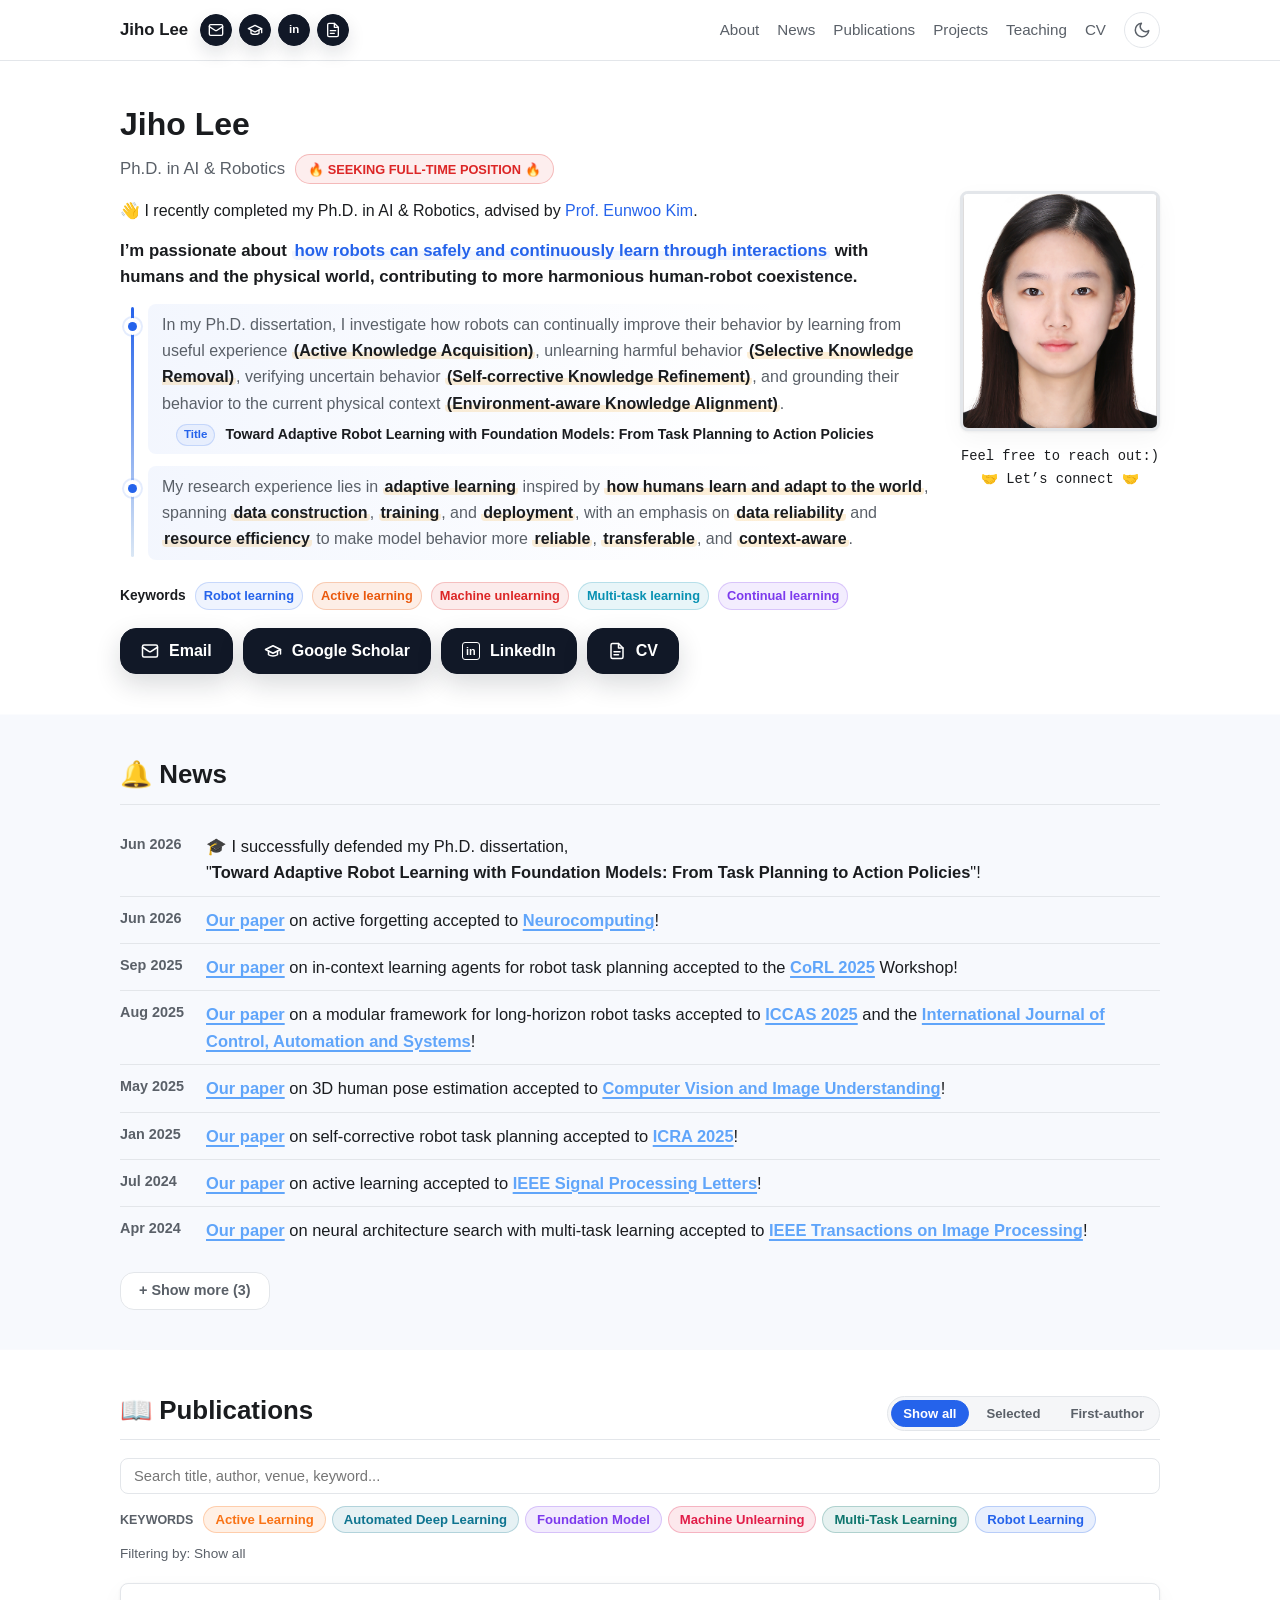
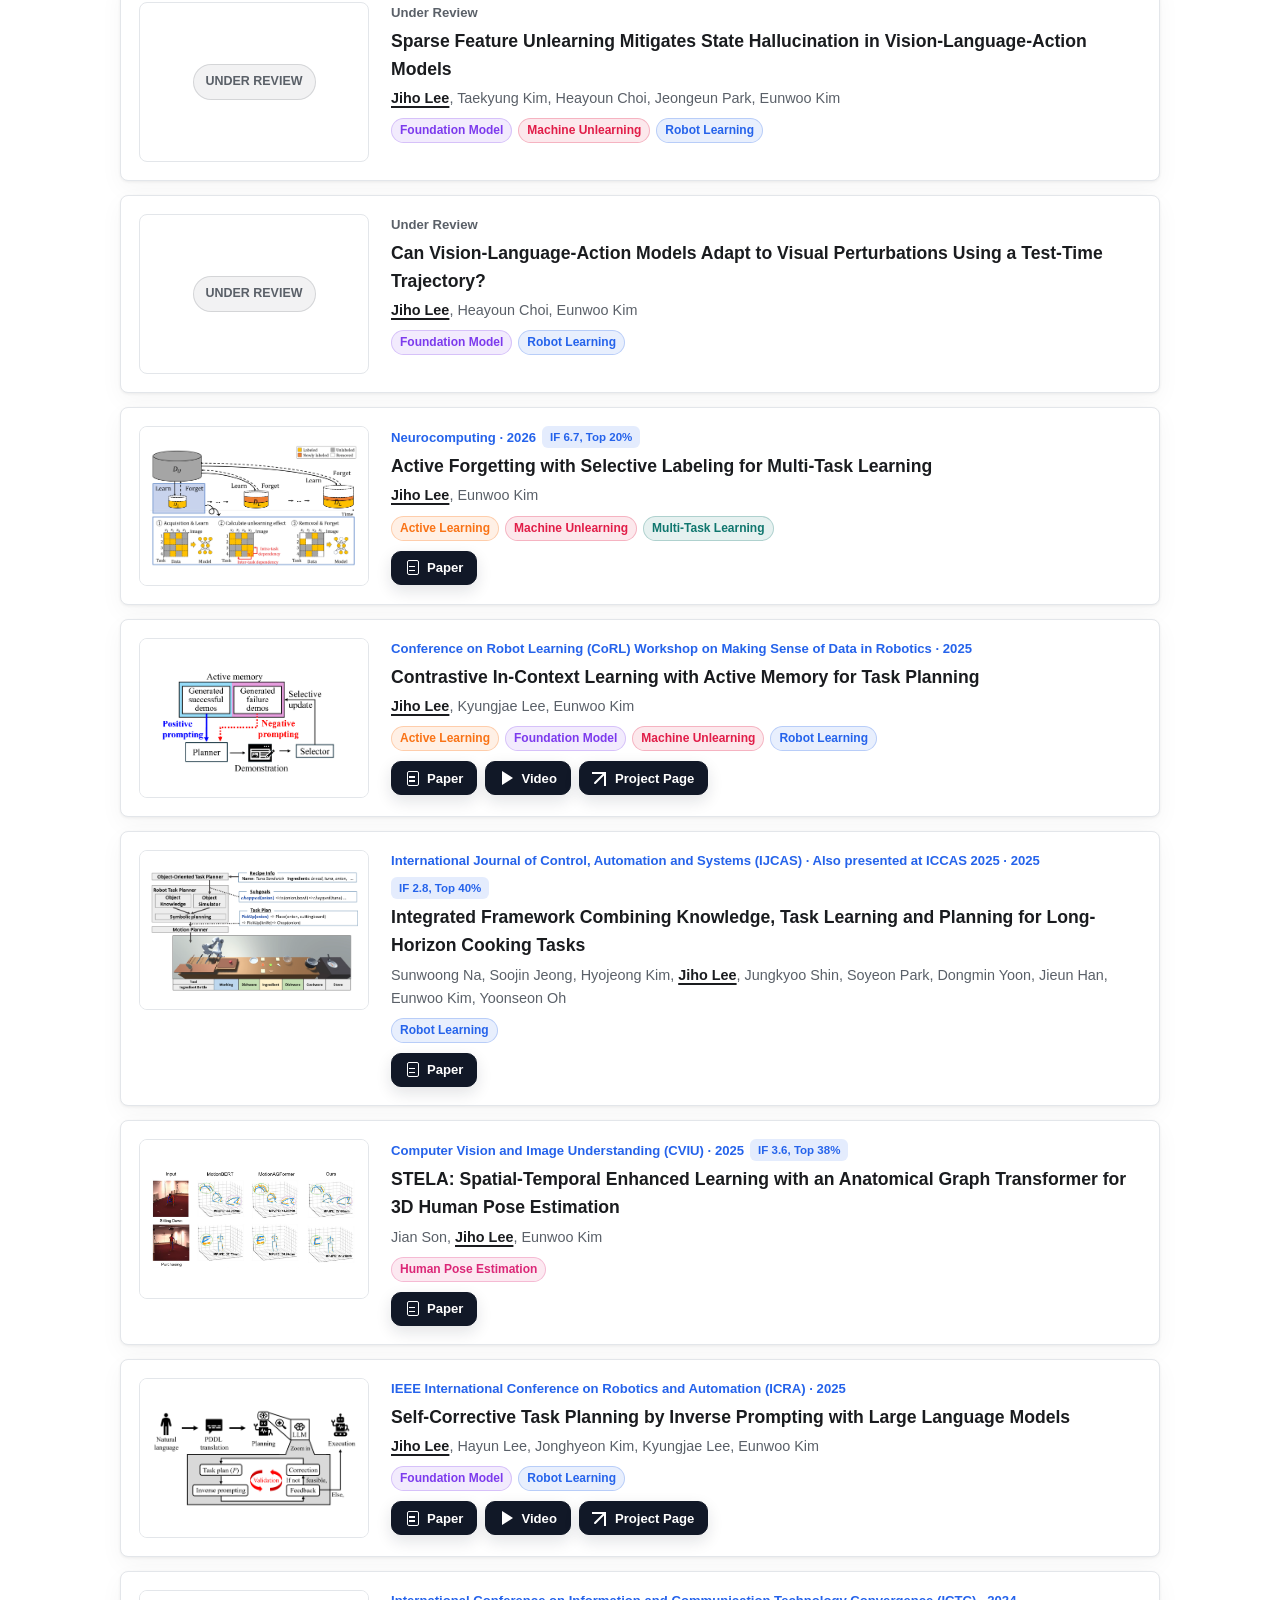
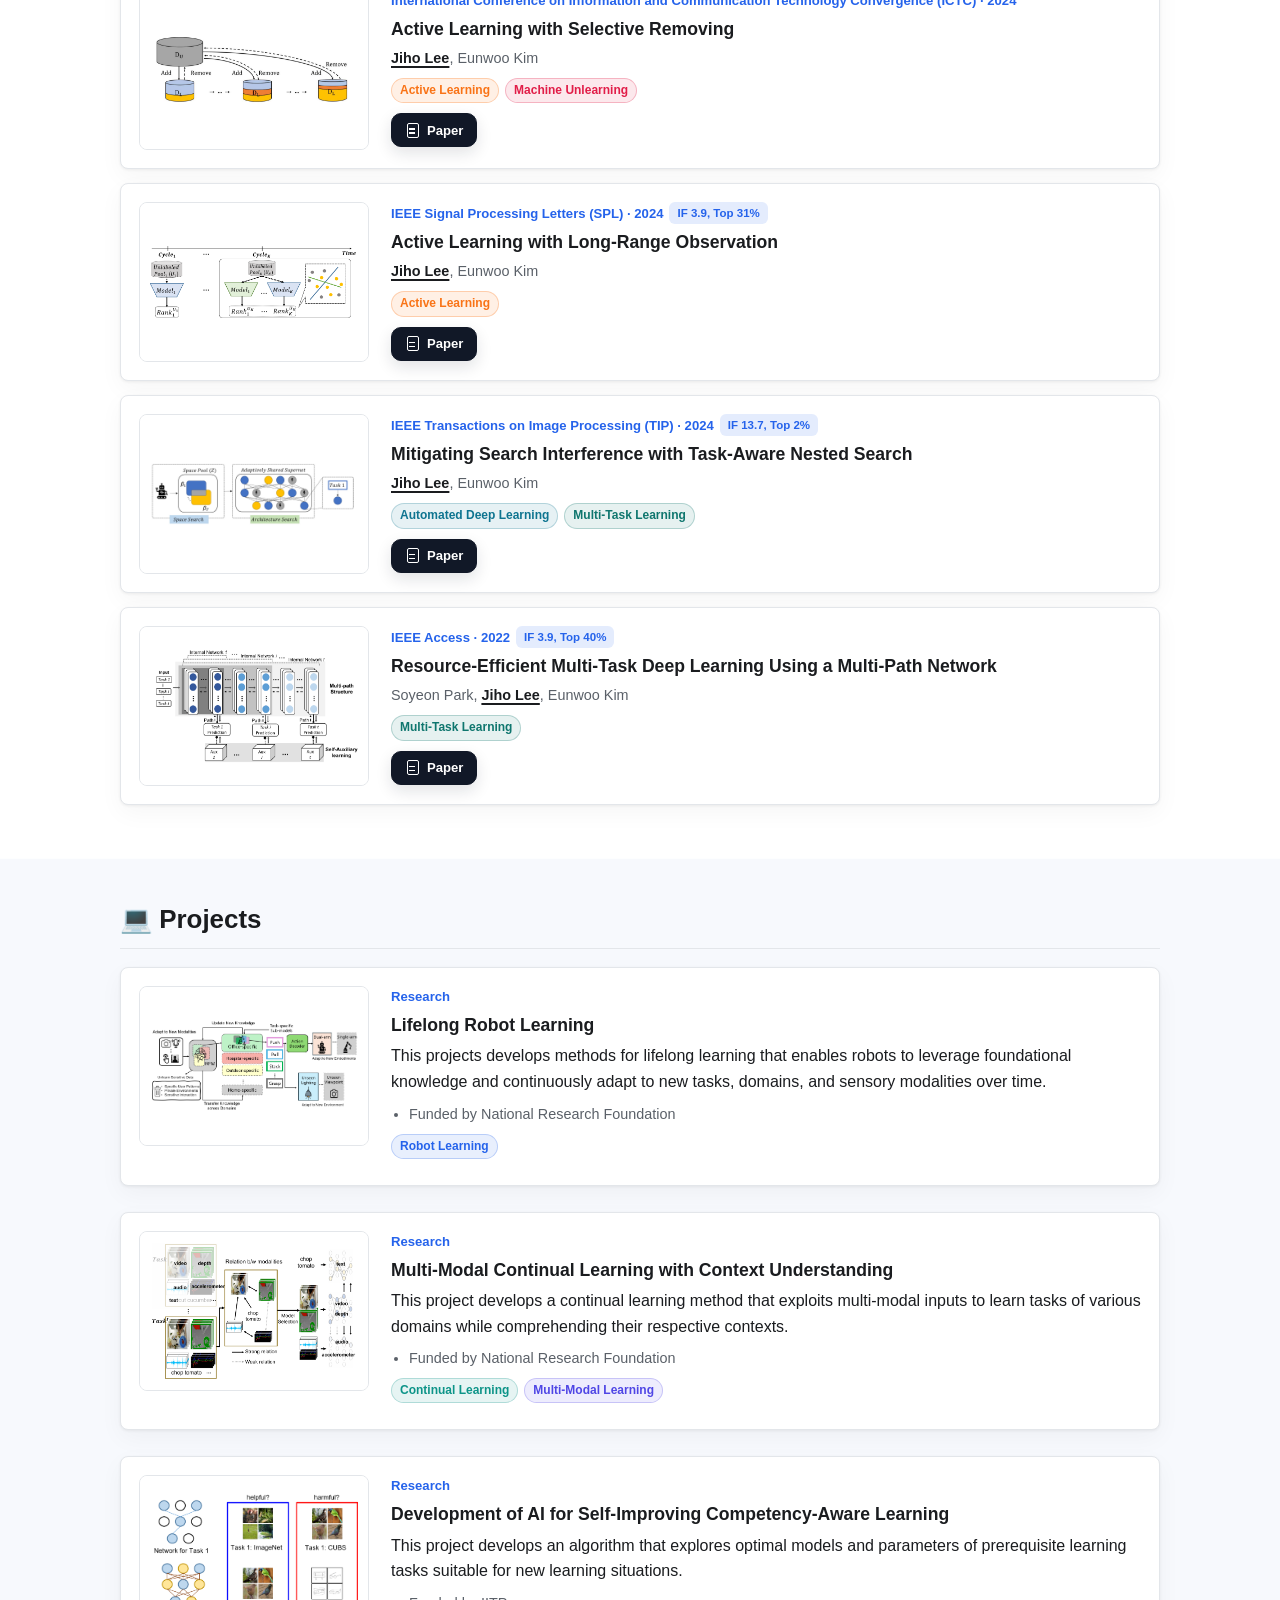
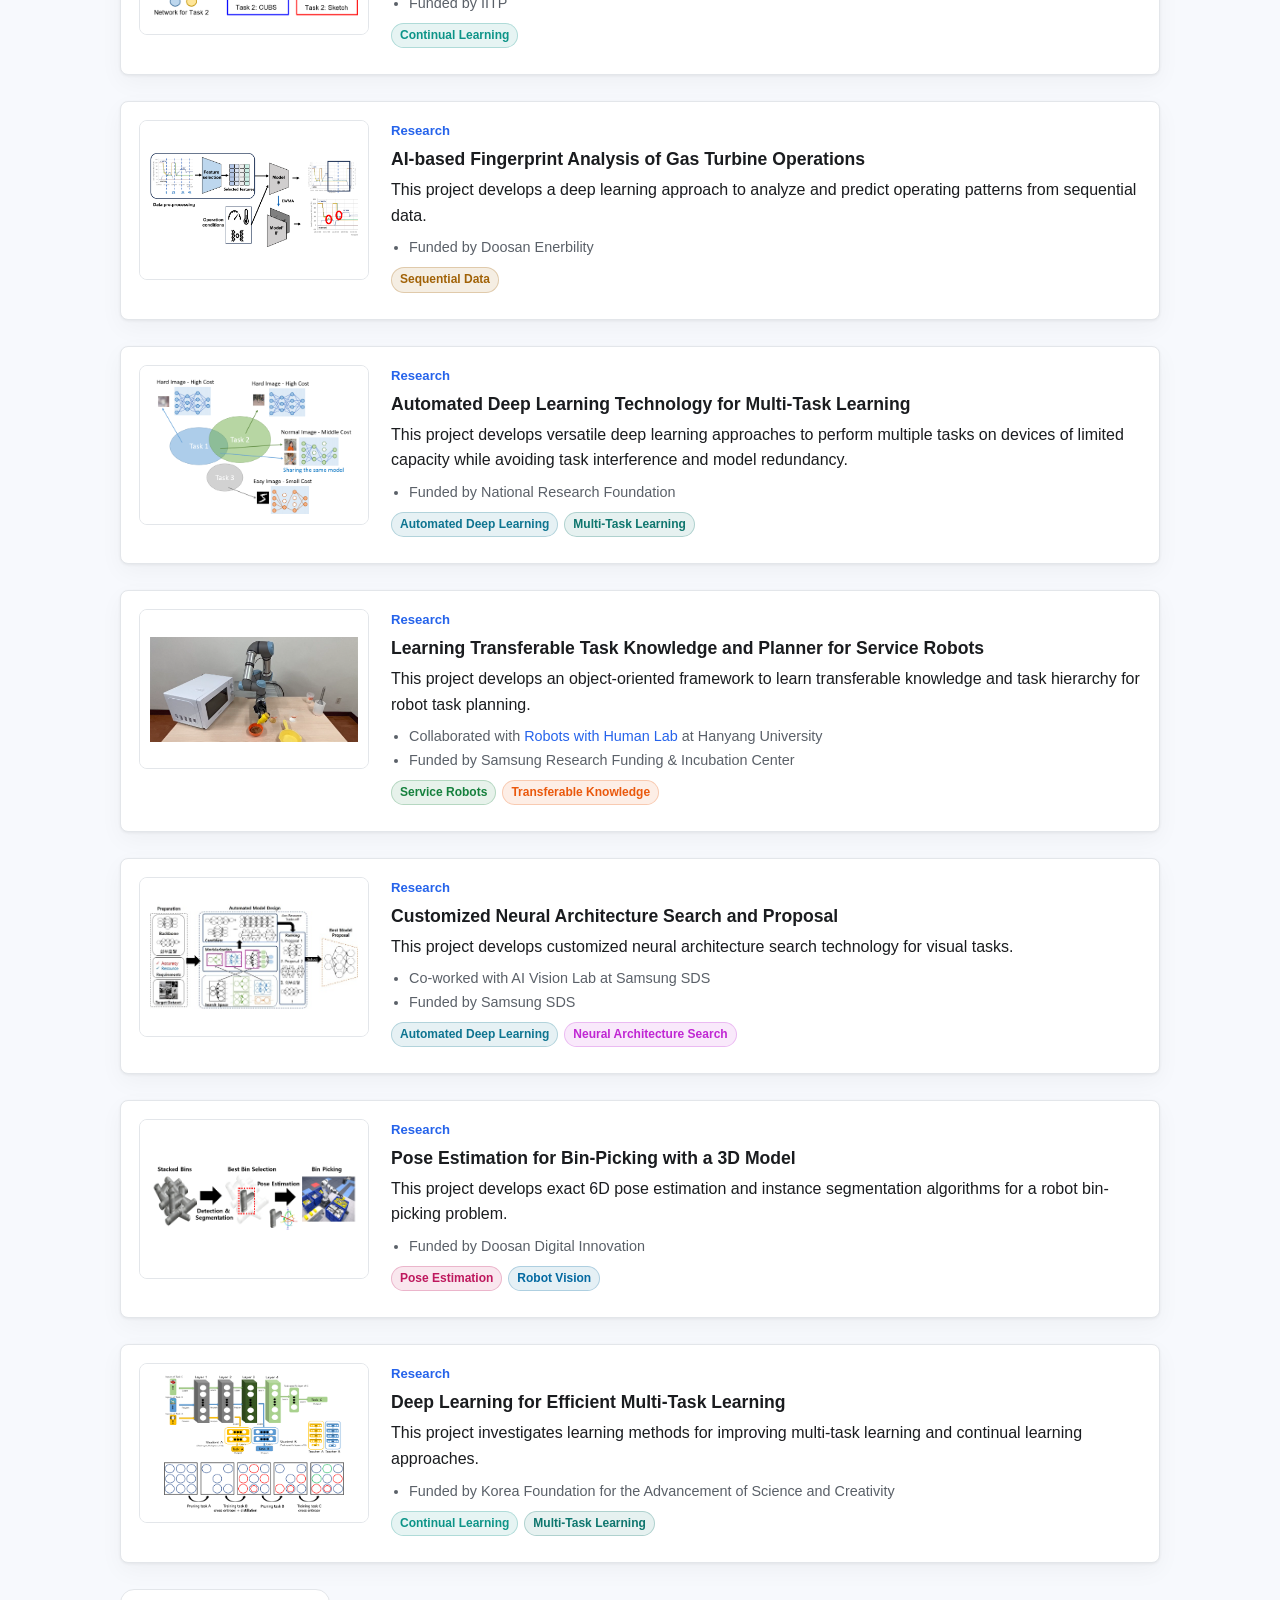
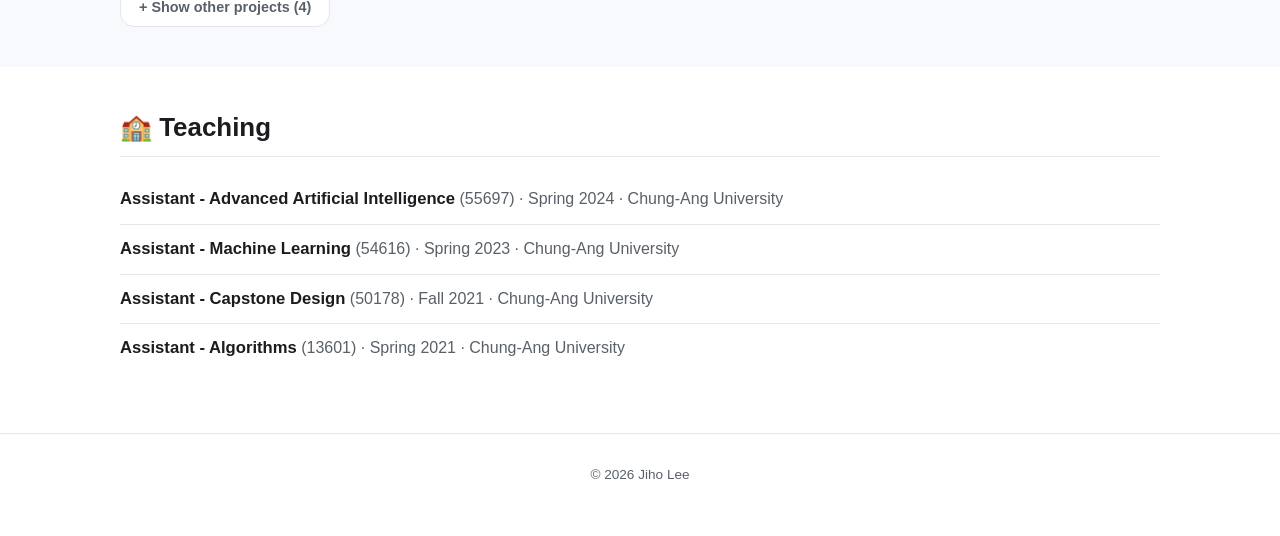
==== index.html @ f9e29b37 "Initial personal page" ====
<!DOCTYPE html>
<html lang="en" data-theme="light">
<head>
  <meta charset="UTF-8" />
  <meta name="viewport" content="width=device-width, initial-scale=1.0" />
  <title>Jiho Lee</title>
  <link rel="icon" href="assets/icon.svg" type="image/svg+xml" />
  <link rel="stylesheet" href="css/style.css" />
  <script>
    (function () {
      try {
        var stored = localStorage.getItem("theme");
        var prefersDark = window.matchMedia("(prefers-color-scheme: dark)").matches;
        var theme = stored || (prefersDark ? "dark" : "light");
        document.documentElement.setAttribute("data-theme", theme);
      } catch (e) {}
    })();
  </script>
  <script async src="https://www.googletagmanager.com/gtag/js?id=G-FXV2RG3J3E"></script>
  <script>
    window.dataLayer = window.dataLayer || [];
    function gtag(){dataLayer.push(arguments);}
    gtag('js', new Date());
    gtag('config', 'G-FXV2RG3J3E');
  </script>
</head>

</head>
<body>
  <svg class="icon-sprite" xmlns="http://www.w3.org/2000/svg" aria-hidden="true">
    <symbol id="icon-mail" viewBox="0 0 24 24">
      <rect width="20" height="16" x="2" y="4" rx="2"></rect>
      <path d="m22 7-8.97 5.7a1.94 1.94 0 0 1-2.06 0L2 7"></path>
    </symbol>
    <symbol id="icon-scholar" viewBox="0 0 24 24">
      <path d="M22 10 12 5 2 10l10 5 10-5z"></path>
      <path d="M6 12v5c3.2 2.2 8.8 2.2 12 0v-5"></path>
      <path d="M22 10v6"></path>
    </symbol>
    <symbol id="icon-file" viewBox="0 0 24 24">
      <path d="M14 2H6a2 2 0 0 0-2 2v16a2 2 0 0 0 2 2h12a2 2 0 0 0 2-2V8z"></path>
      <path d="M14 2v6h6"></path>
      <path d="M8 13h8"></path>
      <path d="M8 17h6"></path>
    </symbol>
  </svg>
  <header class="topbar">
    <nav class="nav container">
      <div class="brand-group">
        <a class="brand" href="#top">Jiho&nbsp;Lee</a>
        <div class="brand-socials" aria-label="Profile links">
          <a class="brand-icon" href="mailto:lee.jiho.mail@gmail.com" aria-label="Email" title="Email"><svg aria-hidden="true"><use href="#icon-mail"></use></svg></a>
          <a class="brand-icon" href="https://scholar.google.com/citations?user=hTMoYQoAAAAJ" target="_blank" rel="noopener" aria-label="Google Scholar" title="Google Scholar"><svg aria-hidden="true"><use href="#icon-scholar"></use></svg></a>
          <a class="brand-icon brand-icon-in" href="https://www.linkedin.com/in/jiho-e" target="_blank" rel="noopener" aria-label="LinkedIn" title="LinkedIn">in</a>
          <a class="brand-icon" href="cv.html" aria-label="CV" title="CV"><svg aria-hidden="true"><use href="#icon-file"></use></svg></a>
        </div>
      </div>
      <div class="nav-links">
        <a href="#about">About</a>
        <a href="#news">News</a>
        <a href="#publications">Publications</a>
        <a href="#projects">Projects</a>
        <a href="#teaching">Teaching</a>
        <a href="cv.html">CV</a>
        <button id="theme-toggle" class="theme-toggle" type="button" aria-label="Toggle dark mode" title="Toggle dark mode">
          <svg class="icon-moon" xmlns="http://www.w3.org/2000/svg" viewBox="0 0 24 24" fill="none" stroke="currentColor" stroke-width="2" stroke-linecap="round" stroke-linejoin="round" aria-hidden="true"><path d="M21 12.79A9 9 0 1 1 11.21 3 7 7 0 0 0 21 12.79z"></path></svg>
          <svg class="icon-sun" xmlns="http://www.w3.org/2000/svg" viewBox="0 0 24 24" fill="none" stroke="currentColor" stroke-width="2" stroke-linecap="round" stroke-linejoin="round" aria-hidden="true"><circle cx="12" cy="12" r="5"></circle><line x1="12" y1="1" x2="12" y2="3"></line><line x1="12" y1="21" x2="12" y2="23"></line><line x1="4.22" y1="4.22" x2="5.64" y2="5.64"></line><line x1="18.36" y1="18.36" x2="19.78" y2="19.78"></line><line x1="1" y1="12" x2="3" y2="12"></line><line x1="21" y1="12" x2="23" y2="12"></line><line x1="4.22" y1="19.78" x2="5.64" y2="18.36"></line><line x1="18.36" y1="5.64" x2="19.78" y2="4.22"></line></svg>
        </button>
      </div>
    </nav>
  </header>

  <main id="top" class="container">
    <section id="about" class="about">
      <div class="profile-side">
        <img class="avatar" src="assets/profile.jpg" alt="Portrait of Jiho Lee" />
        <p class="photo-note">
          <span>Feel free to reach out:)</span>
          <span class="photo-note-center">🤝 Let’s connect 🤝</span>
        </p>
      </div>
      <div class="about-text">
        <h1>Jiho Lee</h1>
        <p class="title">
          <span>Ph.D. in AI &amp; Robotics</span>
          <span class="position-badge">🔥 Seeking full-time position 🔥</span>
        </p>
        <p class="bio">
          👋 I recently completed my Ph.D. in AI &amp; Robotics, advised by <a href="https://airlab.cau.ac.kr/members/professor/" target="_blank" rel="noopener">Prof. Eunwoo Kim</a>. 
        </p>
        <div class="bio-block">
          <p class="bio bio-lead">
            I’m passionate about <span class="bio-highlight">how robots can safely and continuously learn through interactions</span> with humans and the physical world, contributing to more harmonious human-robot coexistence.
          </p>
          <div class="bio-detail">
            <p class="bio">
              In my Ph.D. dissertation, I investigate how robots can continually improve their behavior by learning from useful experience <b>(Active Knowledge Acquisition)</b>, unlearning harmful behavior <b>(Selective Knowledge Removal)</b>, verifying uncertain behavior <b>(Self-corrective Knowledge Refinement)</b>, and grounding their behavior to the current physical context <b>(Environment-aware Knowledge Alignment)</b>.
              <span class="thesis-title"><span class="thesis-title-label">Title</span> Toward Adaptive Robot Learning with Foundation Models: From Task Planning to Action Policies</span>
            </p>
            <p class="bio">
              My research experience lies in <b>adaptive learning</b> inspired by <b>how humans learn and adapt to the world</b>, spanning <b>data construction</b>, <b>training</b>, and <b>deployment</b>, with an emphasis on <b>data reliability</b> and <b>resource efficiency</b> to make model behavior more <b>reliable</b>, <b>transferable</b>, and <b>context-aware</b>.
            </p>
          </div>
        </div>
        <div class="research-keywords" aria-label="Research keywords">
          <span class="research-keywords-label">Keywords</span>
          <span>Robot learning</span>
          <span>Active learning</span>
          <span>Machine unlearning</span>
          <span>Multi-task learning</span>
          <span>Continual learning</span>
        </div>
        <div class="links">
          <a class="link-btn" href="mailto:lee.jiho.mail@gmail.com"><svg class="link-icon" aria-hidden="true"><use href="#icon-mail"></use></svg>Email</a>
          <a class="link-btn" href="https://scholar.google.com/citations?user=hTMoYQoAAAAJ" target="_blank" rel="noopener"><svg class="link-icon" aria-hidden="true"><use href="#icon-scholar"></use></svg>Google Scholar</a>
          <a class="link-btn" href="https://www.linkedin.com/in/jiho-e" target="_blank" rel="noopener"><span class="link-icon link-icon-in" aria-hidden="true">in</span>LinkedIn</a>
          <a class="link-btn" href="cv.html"><svg class="link-icon" aria-hidden="true"><use href="#icon-file"></use></svg>CV</a>
        </div>
      </div>
    </section>

    <section id="news" class="news">
      <h2>🔔 News</h2>
      <ul id="news-list" class="news-list">
        <li class="loading">Loading news...</li>
      </ul>
    </section>

    <section id="publications" class="publications">
      <div class="section-heading pub-heading">
        <h2>📖 Publications</h2>
        <div id="pub-view-filters" class="pub-view-filters" role="group" aria-label="Publication view"></div>
      </div>
      <div class="pub-controls">
        <input id="pub-search" class="pub-search" type="search" placeholder="Search title, author, venue, keyword..." aria-label="Search publications" />
      </div>
      <div class="pub-keyword-row">
        <span class="pub-filter-caption">Keywords</span>
        <div id="keyword-filters" class="keyword-filters" role="group" aria-label="Filter by keyword"></div>
      </div>
      <div id="pub-filter-label" class="filter-label">Filtering by: Selected</div>
      <ol id="pub-list" class="pub-list">
        <li class="loading">Loading publications...</li>
      </ol>
    </section>

    <section id="projects" class="projects">
      <h2>💻 Projects</h2>
      <div id="project-list" class="project-list">
        <div class="loading">Loading projects...</div>
      </div>
    </section>

    <section id="teaching" class="teaching">
      <h2>🏫 Teaching</h2>
      <ul class="teaching-list">
        <li><strong>Assistant - Advanced Artificial Intelligence</strong> (55697) · Spring 2024 · Chung-Ang University</li>
        <li><strong>Assistant - Machine Learning</strong> (54616) · Spring 2023 · Chung-Ang University</li>
        <li><strong>Assistant - Capstone Design</strong> (50178) · Fall 2021 · Chung-Ang University</li>
        <li><strong>Assistant - Algorithms</strong> (13601) · Spring 2021 · Chung-Ang University</li>
      </ul>
    </section>
  </main>

  <footer class="footer">
    &copy; <span id="year"></span> Jiho Lee
  </footer>

  <script src="js/main.js"></script>
</body>
</html>
---- css/style.css ----
:root {
  --bg: #ffffff;
  --bg-soft: #f5f6f8;
  --surface: #ffffff;
  --border: #e3e6ea;
  --text: #1a1c1f;
  --text-soft: #5a6068;
  --accent: #2563eb;
  --accent-soft: rgba(37, 99, 235, 0.12);
  --accent-faint: rgba(37, 99, 235, 0.06);
  --section-tint: #f7f9fd;
  --shadow: 0 1px 3px rgba(0, 0, 0, 0.06), 0 8px 24px rgba(0, 0, 0, 0.04);
  --radius: 8px;
  --maxw: 1080px;
}

[data-theme="dark"] {
  --bg: #0b0e13;
  --bg-soft: #1c232e;
  --surface: #161d27;
  --border: #38424f;
  --text: #f2f5f8;
  --text-soft: #b9c2cf;
  --accent: #7fb4ff;
  --accent-soft: rgba(127, 180, 255, 0.20);
  --accent-faint: rgba(127, 180, 255, 0.10);
  --section-tint: #121a26;
  --shadow: 0 1px 3px rgba(0, 0, 0, 0.6), 0 10px 28px rgba(0, 0, 0, 0.5);
}

* { box-sizing: border-box; }

html { scroll-behavior: smooth; scroll-padding-top: 72px; }

body {
  margin: 0;
  font-family: -apple-system, BlinkMacSystemFont, "Segoe UI", Roboto, Helvetica, Arial, sans-serif;
  background: var(--bg);
  color: var(--text);
  line-height: 1.6;
  transition: background 0.25s ease, color 0.25s ease;
}

.container { width: 100%; max-width: var(--maxw); margin: 0 auto; padding: 0 20px; }

a { color: var(--accent); text-decoration: none; }
a:hover { text-decoration: underline; }

h1 { font-size: 2rem; margin: 0 0 4px; letter-spacing: 0; }
h2 {
  font-size: 1.62rem;
  margin: 0 0 18px;
  letter-spacing: 0;
  border-bottom: 1px solid var(--border);
  padding-bottom: 8px;
}

section { padding: 40px 0; }

.topbar {
  position: sticky;
  top: 0;
  z-index: 50;
  background: color-mix(in srgb, var(--bg) 88%, transparent);
  backdrop-filter: saturate(180%) blur(10px);
  border-bottom: 1px solid var(--border);
}
.nav { display: flex; align-items: center; justify-content: space-between; min-height: 60px; gap: 16px; }
.brand-group { display: flex; align-items: center; gap: 12px; min-width: 0; }
.brand { font-weight: 700; color: var(--text); font-size: 1.05rem; white-space: nowrap; }
.brand:hover { text-decoration: none; }
.brand-socials { display: flex; align-items: center; gap: 7px; }
.brand-icon {
  width: 32px;
  height: 32px;
  display: inline-flex;
  align-items: center;
  justify-content: center;
  border: 1px solid #111827;
  border-radius: 999px;
  background: #111827;
  color: #ffffff;
  box-shadow: 0 8px 18px rgba(17, 24, 39, 0.12);
  transition: background 0.18s, border-color 0.18s, color 0.18s, box-shadow 0.18s, transform 0.18s;
}
.brand-icon svg {
  width: 16px;
  height: 16px;
  fill: none;
  stroke: currentColor;
  stroke-width: 2;
  stroke-linecap: round;
  stroke-linejoin: round;
}
.brand-icon:hover {
  background: #347cc5;
  border-color: #347cc5;
  color: #ffffff;
  box-shadow: 0 8px 20px rgba(52, 124, 197, 0.24);
  text-decoration: none;
  transform: translateY(-1px);
}
.brand-icon-in {
  font-size: 0.72rem;
  font-weight: 800;
  line-height: 1;
}
.nav-links { display: flex; align-items: center; justify-content: flex-end; gap: 18px; flex-wrap: wrap; }
.nav-links a { color: var(--text-soft); font-size: 0.95rem; font-weight: 500; }
.nav-links a:hover { color: var(--accent); text-decoration: none; }

.theme-toggle {
  width: 36px; height: 36px;
  padding: 0;
  border: 1px solid var(--border);
  background: var(--surface);
  color: var(--text-soft);
  border-radius: 50%;
  cursor: pointer;
  display: inline-flex; align-items: center; justify-content: center;
  transition: border-color 0.2s, color 0.2s, transform 0.2s;
}
.theme-toggle:hover { border-color: var(--accent); color: var(--accent); transform: scale(1.05); }
.theme-toggle svg { width: 18px; height: 18px; display: block; }
.theme-toggle .icon-sun { display: none; }
[data-theme="dark"] .theme-toggle .icon-moon { display: none; }
[data-theme="dark"] .theme-toggle .icon-sun { display: block; }

.about { display: flex; gap: 26px; align-items: flex-start; flex-wrap: wrap; padding-top: 38px; }
.profile-side {
  width: 200px;
  flex: 0 0 200px;
  order: 2;
  align-self: flex-start;
  margin-top: 92px;
}
.avatar {
  display: block;
  width: 100%; height: 240px;
  border-radius: var(--radius);
  object-fit: cover;
  border: 3px solid var(--border);
  background: var(--bg-soft);
  box-shadow: var(--shadow);
}
.photo-note {
  margin: 16px 0 0;
  font-family: "SFMono-Regular", Consolas, "Liberation Mono", Menlo, monospace;
  font-size: 0.86rem;
  line-height: 1.45;
  color: var(--text);
  letter-spacing: 0;
  text-align: center;
}
.photo-note span {
  display: block;
  white-space: nowrap;
}
.photo-note-center {
  margin-top: 3px;
}
.photo-note a {
  color: var(--accent);
  font-weight: 800;
  text-decoration: underline;
  text-underline-offset: 3px;
}
.about-text { flex: 1; min-width: 280px; order: 1; }
.title {
  display: flex;
  align-items: center;
  flex-wrap: wrap;
  gap: 8px 10px;
  color: var(--text-soft);
  font-size: 1.05rem;
  margin: 0 0 14px;
  font-weight: 500;
}
.position-badge {
  display: inline-flex;
  align-items: center;
  max-width: 100%;
  min-height: 30px;
  padding: 6px 12px;
  border: 1px solid rgba(220, 38, 38, 0.26);
  border-radius: 999px;
  background: rgba(220, 38, 38, 0.08);
  color: #dc2626;
  font-size: 0.8rem;
  font-weight: 850;
  line-height: 1.2;
  letter-spacing: 0;
  text-transform: uppercase;
}
.bio { margin: 0 0 14px; }
.about-text .bio { text-align: left; }
.bio-block { margin: 2px 0 18px; }
.bio-lead {
  max-width: 820px;
  margin-bottom: 10px;
  color: var(--text);
  font-size: 1.05rem;
  font-weight: 760;
  line-height: 1.55;
}
.bio-highlight {
  color: var(--accent);
  font-weight: 860;
  padding: 0 3px;
  border-radius: 5px;
  background: linear-gradient(to top, var(--accent-faint) 45%, transparent 45%);
}
.bio-detail {
  position: relative;
  margin: 2px 0 0 8px;
  padding: 4px 0 4px 20px;
}
.bio-detail::before {
  content: "";
  position: absolute;
  left: 3px;
  top: 7px;
  bottom: 7px;
  width: 3px;
  border-radius: 999px;
  background: linear-gradient(180deg, var(--accent), rgba(52, 124, 197, 0.18));
}
.bio-detail .bio {
  position: relative;
  margin-bottom: 12px;
  padding: 8px 0 8px 14px;
  color: var(--text-soft);
  line-height: 1.64;
  background: linear-gradient(90deg, rgba(37, 99, 235, 0.055), transparent 82%);
  border-radius: 8px;
}
.bio-detail b {
  color: var(--text);
  font-weight: 720;
  padding: 0 2px;
  border-radius: 4px;
  background: linear-gradient(to top, rgba(245, 158, 11, 0.16) 42%, transparent 42%);
}
.thesis-title {
  display: block;
  margin: 7px 0 0 14px;
  color: var(--text);
  font-size: 0.88rem;
  font-weight: 760;
  line-height: 1.45;
  text-align: left;
  white-space: normal;
  overflow-wrap: break-word;
}
.thesis-title-label {
  display: inline-flex;
  align-items: center;
  min-height: 22px;
  margin-right: 6px;
  padding: 1px 7px;
  border: 1px solid rgba(37, 99, 235, 0.18);
  border-radius: 999px;
  background: var(--accent-faint);
  color: var(--accent);
  font-size: 0.72rem;
  font-weight: 800;
  line-height: 1.2;
  vertical-align: 1px;
}
.bio-detail .bio::before {
  content: "";
  position: absolute;
  left: -20px;
  top: 1.15em;
  width: 9px;
  height: 9px;
  border-radius: 50%;
  background: var(--accent);
  box-shadow: 0 0 0 4px var(--bg), 0 0 0 6px var(--accent-soft);
}
.bio-detail .bio:last-child { margin-bottom: 0; }

.research-keywords {
  display: flex;
  align-items: center;
  flex-wrap: wrap;
  gap: 8px 9px;
  margin: 0 0 18px;
}
.research-keywords-label {
  color: var(--text);
  font-size: 0.86rem;
  font-weight: 800;
  white-space: nowrap;
}
.research-keywords span:not(.research-keywords-label) {
  display: inline-flex;
  align-items: center;
  min-height: 28px;
  padding: 4px 8px;
  border-radius: 999px;
  border: 1px solid rgba(37, 99, 235, 0.20);
  background: rgba(37, 99, 235, 0.07);
  color: var(--accent);
  font-size: 0.8rem;
  font-weight: 750;
  line-height: 1.1;
  white-space: nowrap;
}
.research-keywords span:nth-child(3) {
  border-color: rgba(234, 88, 12, 0.24);
  background: rgba(234, 88, 12, 0.10);
  color: #ea580c;
}
.research-keywords span:nth-child(4) {
  border-color: rgba(220, 38, 38, 0.22);
  background: rgba(220, 38, 38, 0.09);
  color: #dc2626;
}
.research-keywords span:nth-child(5) {
  border-color: rgba(8, 145, 178, 0.22);
  background: rgba(8, 145, 178, 0.09);
  color: #0891b2;
}
.research-keywords span:nth-child(6) {
  border-color: rgba(124, 58, 237, 0.22);
  background: rgba(124, 58, 237, 0.09);
  color: #7c3aed;
}

.links { display: flex; flex-wrap: wrap; gap: 10px; }
.link-btn {
  display: inline-flex;
  align-items: center;
  justify-content: center;
  gap: 10px;
  min-height: 46px;
  padding: 0 20px;
  background: #111827;
  border: 1px solid #111827;
  border-radius: 16px;
  color: #ffffff;
  box-shadow: 0 10px 26px rgba(17, 24, 39, 0.16);
  font-size: 1rem;
  font-weight: 800;
  line-height: 1;
  transition: background 0.18s, border-color 0.18s, box-shadow 0.18s, transform 0.18s;
}
.link-btn:hover {
  background: #347cc5;
  border-color: #347cc5;
  color: #ffffff;
  box-shadow: 0 8px 20px rgba(52, 124, 197, 0.24);
  text-decoration: none;
  transform: translateY(-1px);
}
.icon-sprite {
  position: absolute;
  width: 0;
  height: 0;
  overflow: hidden;
}
.link-icon {
  width: 18px;
  height: 18px;
  flex: 0 0 18px;
  fill: none;
  stroke: currentColor;
  stroke-width: 2;
  stroke-linecap: round;
  stroke-linejoin: round;
}
.link-icon-in {
  display: inline-flex;
  align-items: center;
  justify-content: center;
  border: 1.7px solid currentColor;
  border-radius: 3px;
  font-size: 0.68rem;
  font-weight: 800;
  line-height: 1;
  fill: currentColor;
  stroke: none;
}

.news,
.projects {
  background: var(--section-tint);
  box-shadow: 0 0 0 100vmax var(--section-tint);
  clip-path: inset(0 -100vmax);
}

.news-list { list-style: none; margin: 0; padding: 0; }
.news-list li { display: flex; gap: 14px; padding: 10px 0; border-bottom: 1px solid var(--border); }
.news-list li:last-child { border-bottom: none; }
.news-date {
  flex-shrink: 0;
  font-variant-numeric: tabular-nums;
  color: var(--text-soft);
  font-weight: 700;
  font-size: 0.9rem;
  min-width: 72px;
}
.news-text { color: var(--text); font-size: 1.03rem; white-space: pre-line; }
.news-strong { font-weight: 800; }
.news-link {
  display: inline;
  font-size: inherit;
  font-weight: 700;
  letter-spacing: 0;
  padding: 0;
  border-radius: 0;
  background: transparent;
  color: #60a5fa;
  border: 0;
  text-decoration: underline;
  text-decoration-thickness: 1.5px;
  text-underline-offset: 3px;
  vertical-align: baseline;
  white-space: normal;
}
.news-link:hover {
  color: #3b82f6;
  text-decoration-thickness: 2px;
}
[data-theme="dark"] .news-link:hover { color: #b7d4ff; }
.news-toggle {
  display: inline-flex;
  align-items: center;
  justify-content: center;
  min-height: 38px;
  margin-top: 18px;
  padding: 0 18px;
  border: 1px solid var(--border);
  border-radius: 14px;
  background: var(--surface);
  color: var(--text-soft);
  font: inherit;
  font-size: 0.9rem;
  font-weight: 750;
  cursor: pointer;
  transition: border-color 0.18s, color 0.18s, background 0.18s, transform 0.18s;
}
.news-toggle:hover {
  border-color: var(--accent);
  color: var(--accent);
  background: var(--accent-faint);
  transform: translateY(-1px);
}

.section-heading {
  display: flex;
  align-items: flex-end;
  justify-content: space-between;
  gap: 16px;
  margin: 0 0 18px;
  border-bottom: 1px solid var(--border);
  padding-bottom: 8px;
}
.section-heading h2 {
  margin: 0;
  border-bottom: 0;
  padding-bottom: 0;
}
.pub-view-filters {
  display: inline-flex;
  align-items: center;
  gap: 6px;
  padding: 3px;
  border: 1px solid var(--border);
  border-radius: 999px;
  background: var(--bg-soft);
  flex-wrap: wrap;
}
.pub-view-filters .keyword-btn {
  border-color: transparent;
  background: transparent;
}
.pub-view-filters .keyword-btn:hover {
  background: var(--surface);
  border-color: var(--border);
}
.pub-view-filters .keyword-btn.active {
  background: var(--accent);
  border-color: var(--accent);
  color: #ffffff;
}
.pub-controls { display: flex; gap: 12px; align-items: center; margin-bottom: 12px; }
.pub-search {
  flex: 1; min-width: 220px;
  padding: 9px 13px;
  border: 1px solid var(--border);
  border-radius: var(--radius);
  background: var(--surface);
  color: var(--text);
  font-size: 0.92rem;
}
.pub-search:focus { outline: none; border-color: var(--accent); box-shadow: 0 0 0 3px var(--accent-soft); }

.pub-keyword-row {
  display: flex;
  align-items: flex-start;
  gap: 10px;
  margin-bottom: 10px;
}
.pub-filter-caption {
  flex: 0 0 auto;
  margin-top: 5px;
  color: var(--text-soft);
  font-size: 0.78rem;
  font-weight: 800;
  text-transform: uppercase;
}
.keyword-filters { display: flex; flex-wrap: wrap; gap: 6px; }
.keyword-btn {
  padding: 5px 11px;
  border: 1px solid var(--border);
  background: var(--surface);
  color: var(--text-soft);
  border-radius: 20px;
  font-size: 0.82rem;
  font-weight: 600;
  cursor: pointer;
  transition: all 0.15s;
}
.keyword-btn:hover { border-color: var(--accent); color: var(--accent); }
.keyword-btn.active { background: var(--accent); color: #fff; border-color: var(--accent); }
.keyword-btn.keyword-colored {
  border-color: var(--keyword-border);
  background: var(--keyword-bg);
  color: var(--keyword-color);
}
.keyword-btn.keyword-colored:hover {
  border-color: var(--keyword-color);
  background: var(--keyword-hover-bg);
  color: var(--keyword-color);
}
.keyword-btn.keyword-colored.active {
  border-color: var(--keyword-color);
  background: var(--keyword-color);
  color: #ffffff;
}
.filter-label { color: var(--text-soft); font-size: 0.85rem; margin-bottom: 18px; }

.pub-list { list-style: none; margin: 0; padding: 0; }
.pub-item,
.project-item {
  display: flex;
  gap: 22px;
  padding: 18px;
  margin-bottom: 14px;
  background: var(--surface);
  border: 1px solid var(--border);
  border-radius: var(--radius);
  box-shadow: var(--shadow);
  transition: transform 0.18s ease, border-color 0.18s ease;
}
.pub-item:hover,
.project-item:hover { transform: translateY(-2px); border-color: var(--accent); }

.pub-thumb,
.project-thumb {
  width: 230px;
  height: 160px;
  min-height: 150px;
  flex-shrink: 0;
  border-radius: var(--radius);
  border: 1px solid var(--border);
  background: #ffffff;
  display: flex;
  flex-direction: column;
  align-items: center;
  justify-content: center;
  overflow: hidden;
  text-align: center;
}
.pub-thumb img,
.project-thumb img {
  width: 100%;
  height: 100%;
  object-fit: contain;
  display: block;
  padding: 10px;
  background: #ffffff;
}
.pub-thumb-mark,
.project-thumb-mark { color: var(--accent); font-size: 1.35rem; font-weight: 800; line-height: 1; }
.pub-thumb-note,
.project-thumb-note { color: var(--text-soft); font-size: 0.72rem; font-weight: 600; margin-top: 8px; }
.thumb-label {
  min-height: 150px;
  background: #ffffff;
}
.pub-thumb-status,
.project-thumb-status {
  display: inline-flex;
  align-items: center;
  justify-content: center;
  padding: 7px 12px;
  border-radius: 999px;
  border: 1px solid rgba(90, 96, 104, 0.20);
  background: rgba(90, 96, 104, 0.08);
  color: var(--text-soft);
  font-size: 0.78rem;
  font-weight: 850;
  text-transform: uppercase;
}

.pub-body,
.project-body { flex: 1; min-width: 0; }
.pub-meta,
.project-category {
  color: var(--accent);
  font-size: 0.82rem;
  font-weight: 700;
  margin-bottom: 4px;
  display: flex;
  align-items: center;
  flex-wrap: wrap;
  gap: 6px;
}
.pub-meta-under-review { color: var(--text-soft); }
.pub-title,
.project-title { font-weight: 720; font-size: 1.1rem; margin: 0 0 4px; letter-spacing: 0; }
.project-desc { margin: 0 0 8px; color: var(--text); font-size: 1rem; }
.project-details { margin: 0 0 8px; padding-left: 18px; color: var(--text-soft); font-size: 0.9rem; }

.pub-note {
  display: inline-block;
  font-size: 0.72rem;
  font-weight: 700;
  letter-spacing: 0;
  text-transform: none;
  color: var(--accent);
  background: var(--accent-soft);
  padding: 2px 8px;
  border-radius: 6px;
  vertical-align: middle;
}
.pub-authors { color: var(--text-soft); font-size: 0.9rem; margin: 0 0 8px; display: block; }
.pub-authors .me {
  color: var(--text);
  font-weight: 700;
  text-decoration: underline;
  text-decoration-thickness: 1.5px;
  text-underline-offset: 3px;
}

.tag-list { display: flex; flex-wrap: wrap; gap: 6px; margin: 8px 0; }
.tag {
  font-size: 0.75rem;
  font-weight: 650;
  padding: 2px 8px;
  border-radius: 999px;
  background: var(--bg-soft);
  color: var(--text-soft);
  border: 1px solid var(--border);
}
.tag.keyword-colored {
  background: var(--keyword-bg);
  color: var(--keyword-color);
  border-color: var(--keyword-border);
}

.pub-links { display: flex; flex-wrap: wrap; gap: 8px; margin-top: 10px; }
.chip {
  display: inline-flex;
  align-items: center;
  justify-content: center;
  gap: 7px;
  min-height: 34px;
  padding: 0 13px;
  border-radius: 10px;
  background: #111827;
  color: #ffffff;
  border: 1px solid #111827;
  box-shadow: 0 6px 16px rgba(17, 24, 39, 0.12);
  font-size: 0.82rem;
  font-weight: 750;
  line-height: 1;
  transition: background 0.18s, border-color 0.18s, box-shadow 0.18s, transform 0.18s;
}
.chip:hover {
  background: #347cc5;
  border-color: #347cc5;
  color: #ffffff;
  text-decoration: none;
  box-shadow: 0 8px 20px rgba(52, 124, 197, 0.24);
  transform: translateY(-1px);
}
.chip-code:hover { background: #347cc5; border-color: #347cc5; }
.chip-muted {
  color: var(--text-soft);
  background: var(--bg-soft);
  border: 1px dashed var(--border);
  box-shadow: none;
}
.chip-muted:hover {
  color: var(--text-soft);
  background: var(--bg-soft);
  border-color: var(--border);
  transform: none;
}
.chip-icon {
  width: 15px;
  height: 15px;
  flex: 0 0 15px;
  position: relative;
  display: inline-flex;
  align-items: center;
  justify-content: center;
}
.chip-icon-paper::before,
.chip-icon-pdf::before {
  content: "";
  width: 10px;
  height: 13px;
  border: 1.7px solid currentColor;
  border-radius: 2px;
}
.chip-icon-paper::after,
.chip-icon-pdf::after {
  content: "";
  position: absolute;
  left: 4px;
  bottom: 4px;
  width: 6px;
  height: 1.6px;
  background: currentColor;
  box-shadow: 0 -4px 0 currentColor;
}
.chip-icon-arxiv::before,
.chip-icon-arxiv::after {
  content: "";
  position: absolute;
  width: 17px;
  height: 1.8px;
  background: currentColor;
  border-radius: 999px;
}
.chip-icon-arxiv::before { transform: rotate(48deg); }
.chip-icon-arxiv::after { transform: rotate(-48deg); }
.chip-icon-code::before {
  content: "GH";
  font-size: 0.68rem;
  font-weight: 900;
}
.chip-icon-video::before {
  content: "";
  width: 0;
  height: 0;
  border-top: 7px solid transparent;
  border-bottom: 7px solid transparent;
  border-left: 11px solid currentColor;
  margin-left: 2px;
}
.chip-icon-project::before {
  content: "";
  width: 12px;
  height: 12px;
  border-top: 2px solid currentColor;
  border-right: 2px solid currentColor;
  transform: translate(-1px, 1px);
}
.chip-icon-project::after {
  content: "";
  position: absolute;
  width: 14px;
  height: 2px;
  background: currentColor;
  border-radius: 999px;
  transform: rotate(-45deg) translate(-1px, 0);
}

.project-list { display: grid; gap: 12px; }
.project-toggle {
  justify-self: start;
  min-height: 38px;
  padding: 0 18px;
  border: 1px solid var(--border);
  border-radius: 14px;
  background: var(--surface);
  color: var(--text-soft);
  font: inherit;
  font-size: 0.9rem;
  font-weight: 750;
  cursor: pointer;
  transition: border-color 0.18s, color 0.18s, background 0.18s, transform 0.18s;
}
.project-toggle:hover {
  border-color: var(--accent);
  color: var(--accent);
  background: var(--accent-faint);
  transform: translateY(-1px);
}
.project-other-list { display: grid; gap: 12px; }
.project-other-list[hidden] { display: none; }
.project-item.project-other { padding-left: 18px; }
.teaching-list { list-style: none; margin: 0; padding: 0; }
.teaching-list li { padding: 11px 0; border-bottom: 1px solid var(--border); color: var(--text-soft); font-size: 1rem; }
.teaching-list li:last-child { border-bottom: none; }
.teaching-list strong { color: var(--text); font-size: 1.04rem; }

.loading { color: var(--text-soft); font-style: italic; padding: 10px 0; }
.error { color: #e5484d; }
.empty { color: var(--text-soft); font-style: italic; }

.footer { padding: 30px 20px 50px; color: var(--text-soft); font-size: 0.85rem; text-align: center; border-top: 1px solid var(--border); margin-top: 20px; }

.cv-main { max-width: 980px; padding-top: 36px; }
.cv-header {
  display: flex;
  gap: 18px;
  align-items: center;
  justify-content: space-between;
  margin-bottom: 18px;
  padding: 24px;
  border: 1px solid var(--border);
  border-radius: var(--radius);
  background: linear-gradient(135deg, var(--accent-faint), var(--surface) 45%);
  box-shadow: var(--shadow);
}
.cv-header p { margin: 8px 0 0; color: var(--text-soft); font-size: 1.02rem; }
.cv-section {
  position: relative;
  padding: 22px 24px;
  margin-bottom: 16px;
  border: 1px solid var(--border);
  border-radius: var(--radius);
  background: var(--surface);
  box-shadow: var(--shadow);
  overflow: hidden;
}
.cv-section::before {
  content: "";
  position: absolute;
  left: 0;
  top: 0;
  bottom: 0;
  width: 4px;
  background: var(--accent);
}
.cv-section h2 {
  margin-bottom: 16px;
  border-bottom: 0;
  padding-bottom: 0;
  font-size: 1.22rem;
}
.cv-grid { display: grid; grid-template-columns: 150px 1fr; gap: 12px 24px; }
.cv-label { color: var(--text-soft); font-weight: 750; }
.cv-item {
  margin: 0 0 16px;
  padding-left: 14px;
  border-left: 2px solid var(--accent-soft);
}
.cv-item:last-child { margin-bottom: 0; }
.cv-item h3 { font-size: 1.03rem; margin: 0 0 3px; letter-spacing: 0; }
.cv-item p { margin: 0; color: var(--text-soft); }

@media (max-width: 720px) {
  .nav { align-items: flex-start; flex-wrap: wrap; padding: 12px 20px; }
  .nav-links { width: 100%; justify-content: flex-start; gap: 10px 12px; }
  .nav-links a { font-size: 0.88rem; }
  .about { flex-direction: column; text-align: left; }
  .profile-side {
    width: 190px;
    flex: 0 0 auto;
    order: 1;
    align-self: center;
    margin-top: 0;
  }
  .avatar { height: 230px; }
  .photo-note { font-size: 0.86rem; }
  .about-text { order: 2; width: 100%; }
  .about-text h1 { text-align: center; }
  .about-text .title {
    justify-content: center;
    text-align: center;
  }
  .bio-detail {
    margin-left: 0;
    padding-left: 20px;
  }
  .links, .research-keywords { justify-content: flex-start; }
  .research-keywords { flex-wrap: wrap; }
  .thesis-title {
    margin-left: 0;
    white-space: normal;
  }
  .section-heading { align-items: flex-start; flex-direction: column; gap: 10px; }
  .pub-view-filters { width: 100%; border-radius: var(--radius); }
  .pub-keyword-row { flex-direction: column; gap: 6px; }
  .pub-filter-caption { margin-top: 0; }
  .pub-item, .project-item { flex-direction: column; }
  .pub-thumb, .project-thumb { width: 100%; height: 200px; min-height: 190px; }
  .cv-header { flex-direction: column; }
  .cv-grid { grid-template-columns: 1fr; gap: 4px; }
}

@media (max-width: 460px) {
  .container { padding: 0 16px; }
  .nav { padding-left: 16px; padding-right: 16px; }
  .theme-toggle { width: 34px; height: 34px; }
  h1 { font-size: 1.75rem; }
  .pub-search { min-width: 100%; }
  .news-list li { flex-direction: column; gap: 2px; }
}
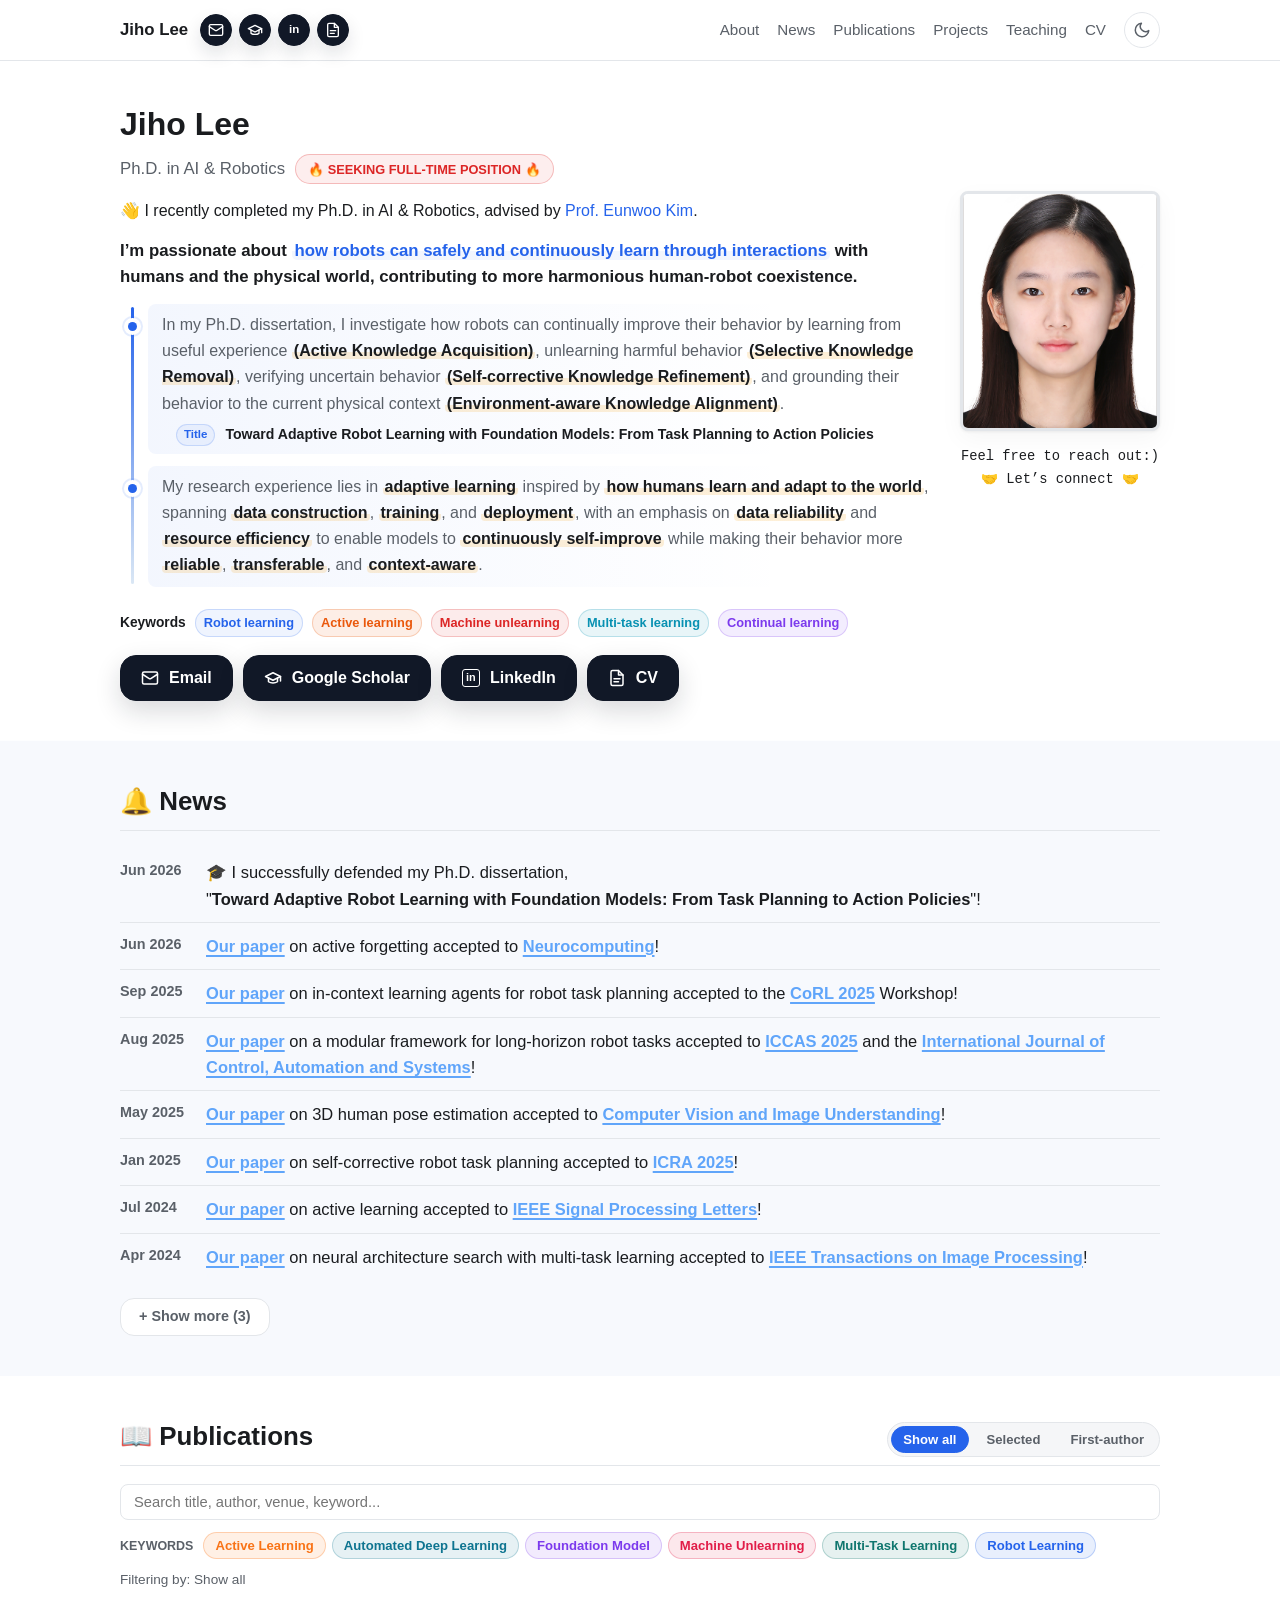
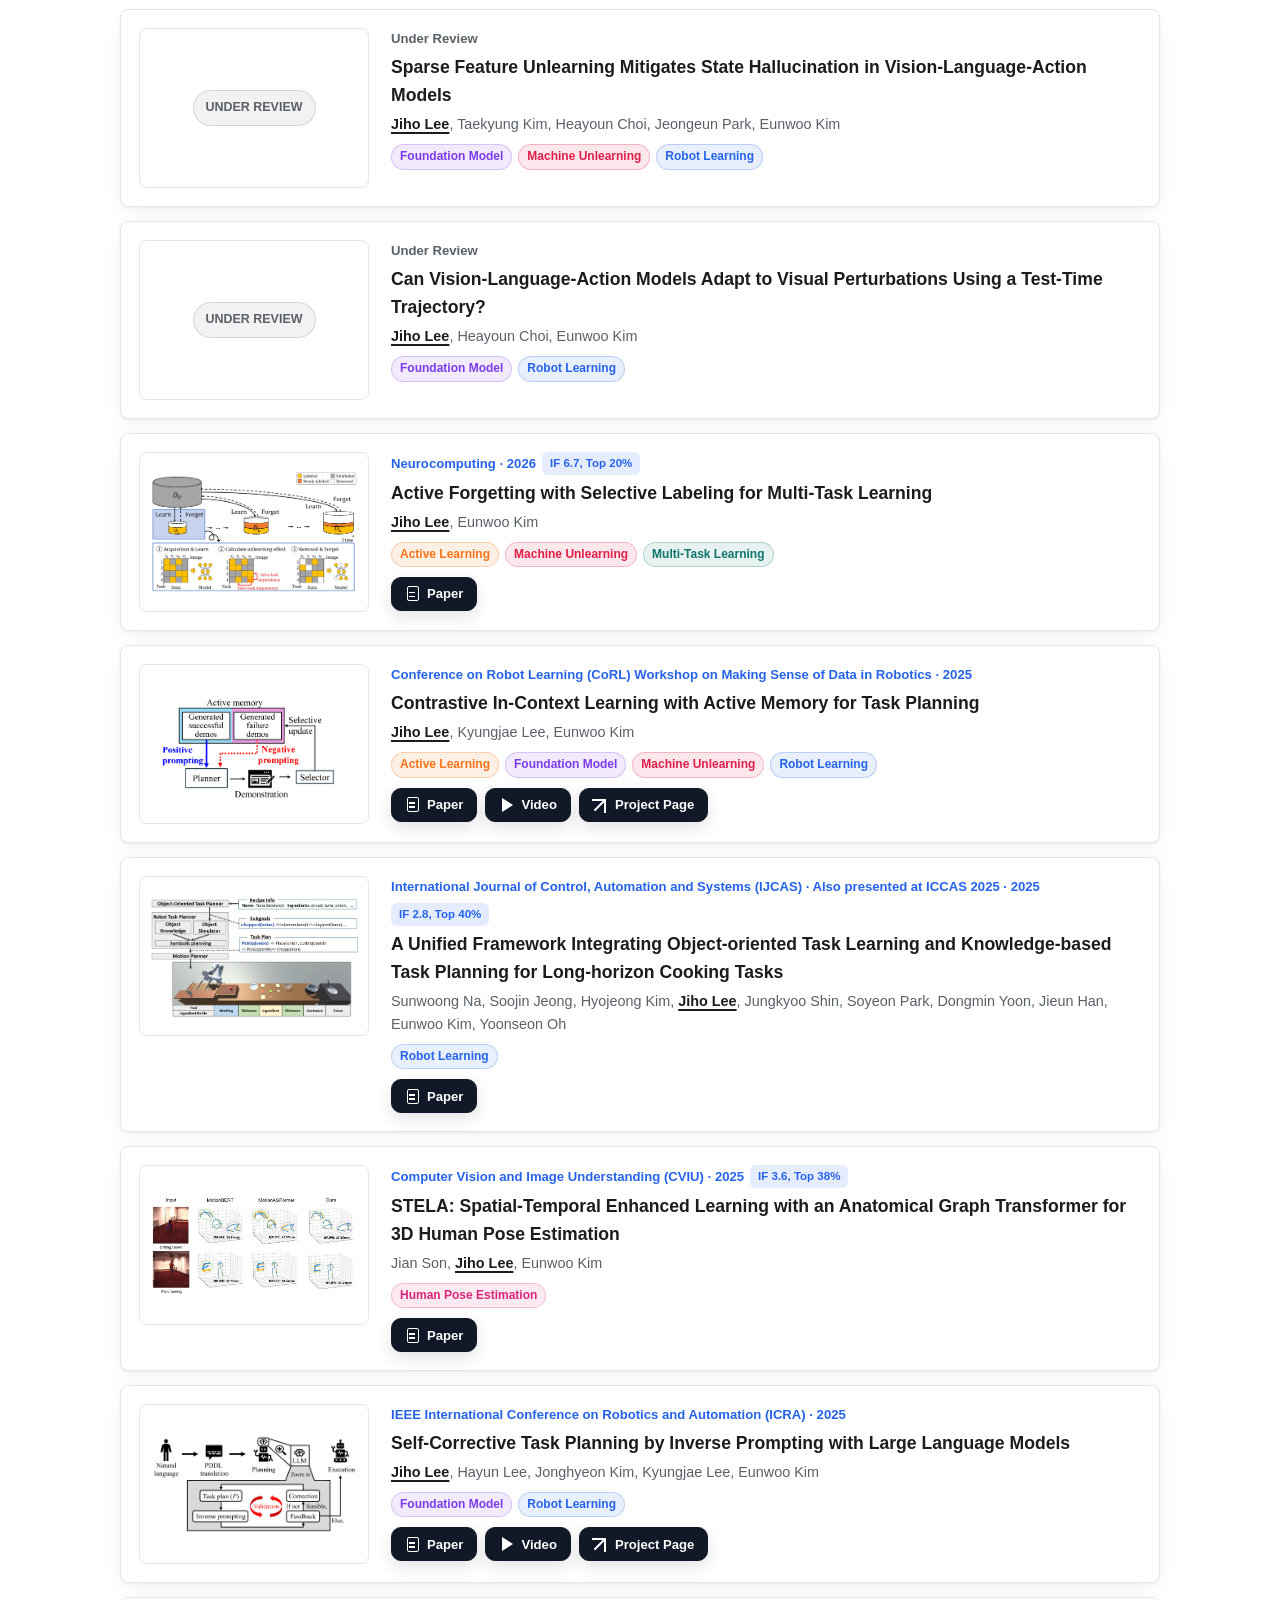
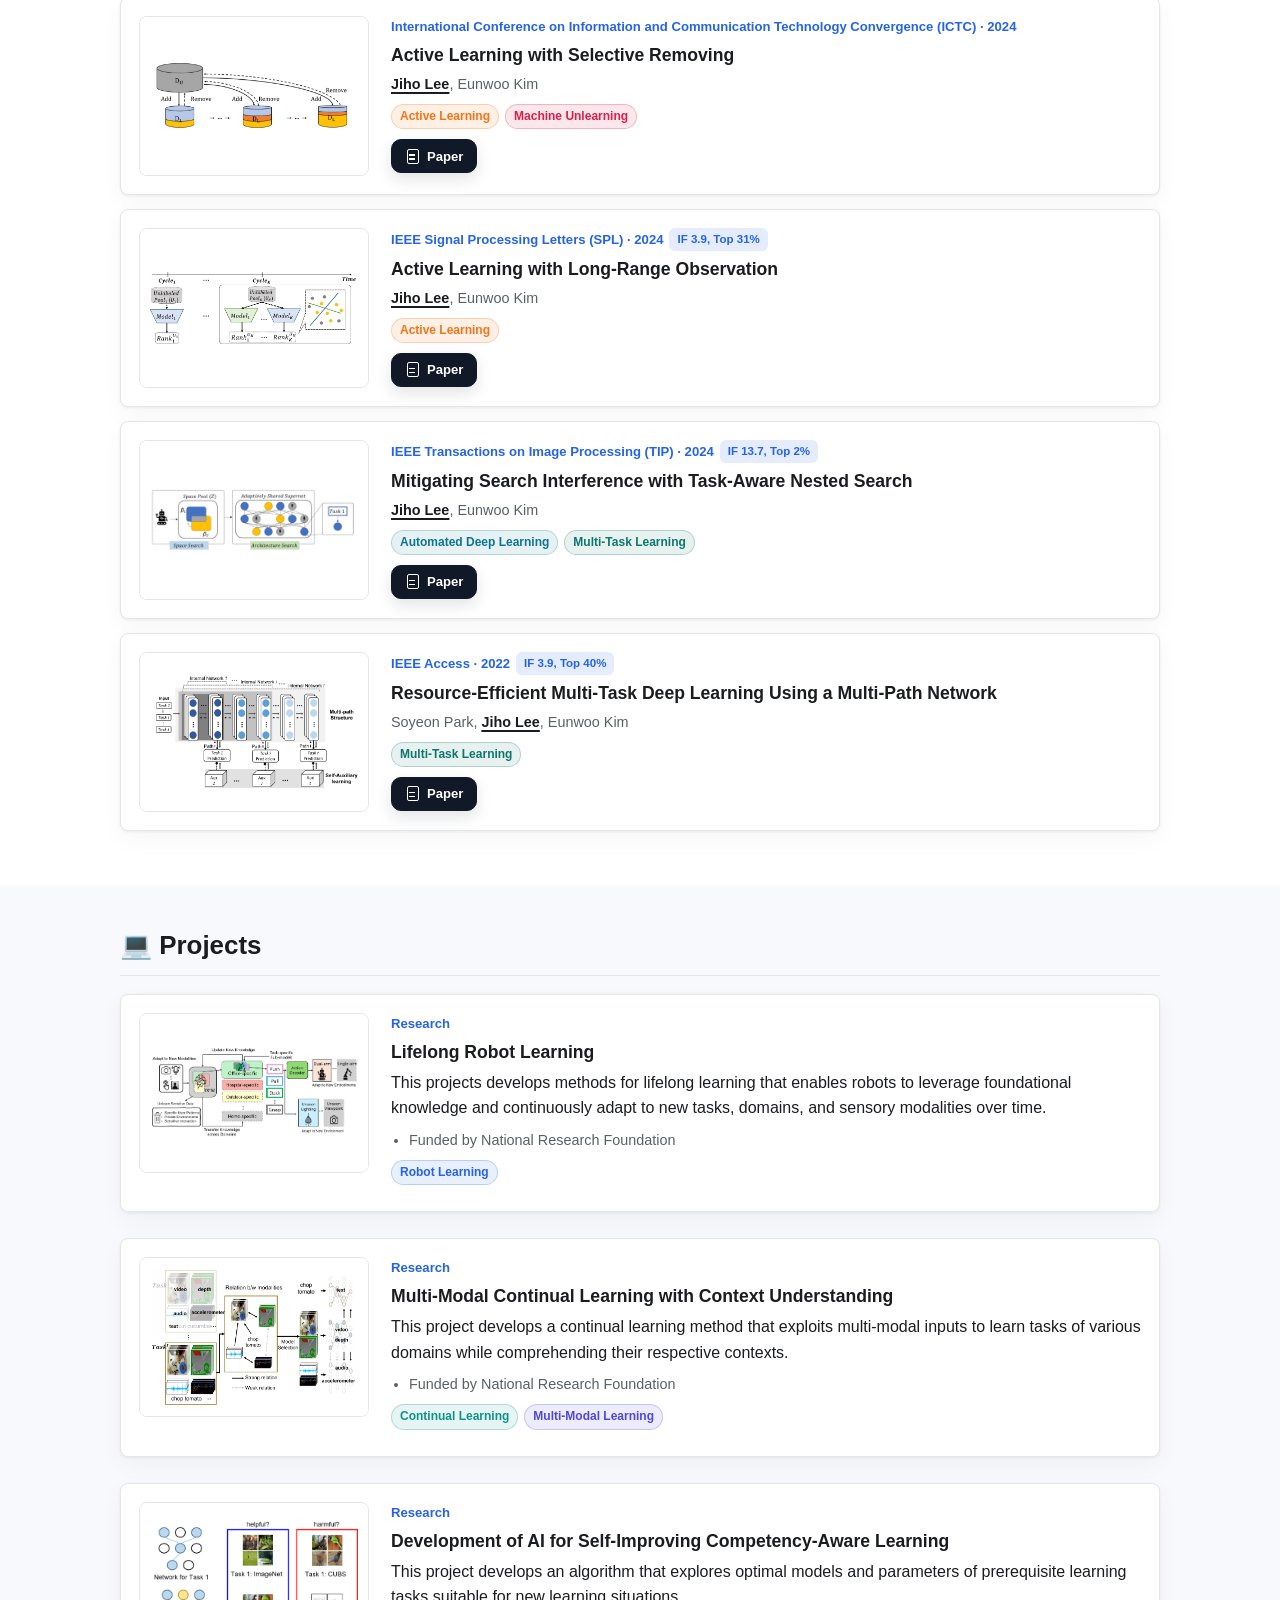
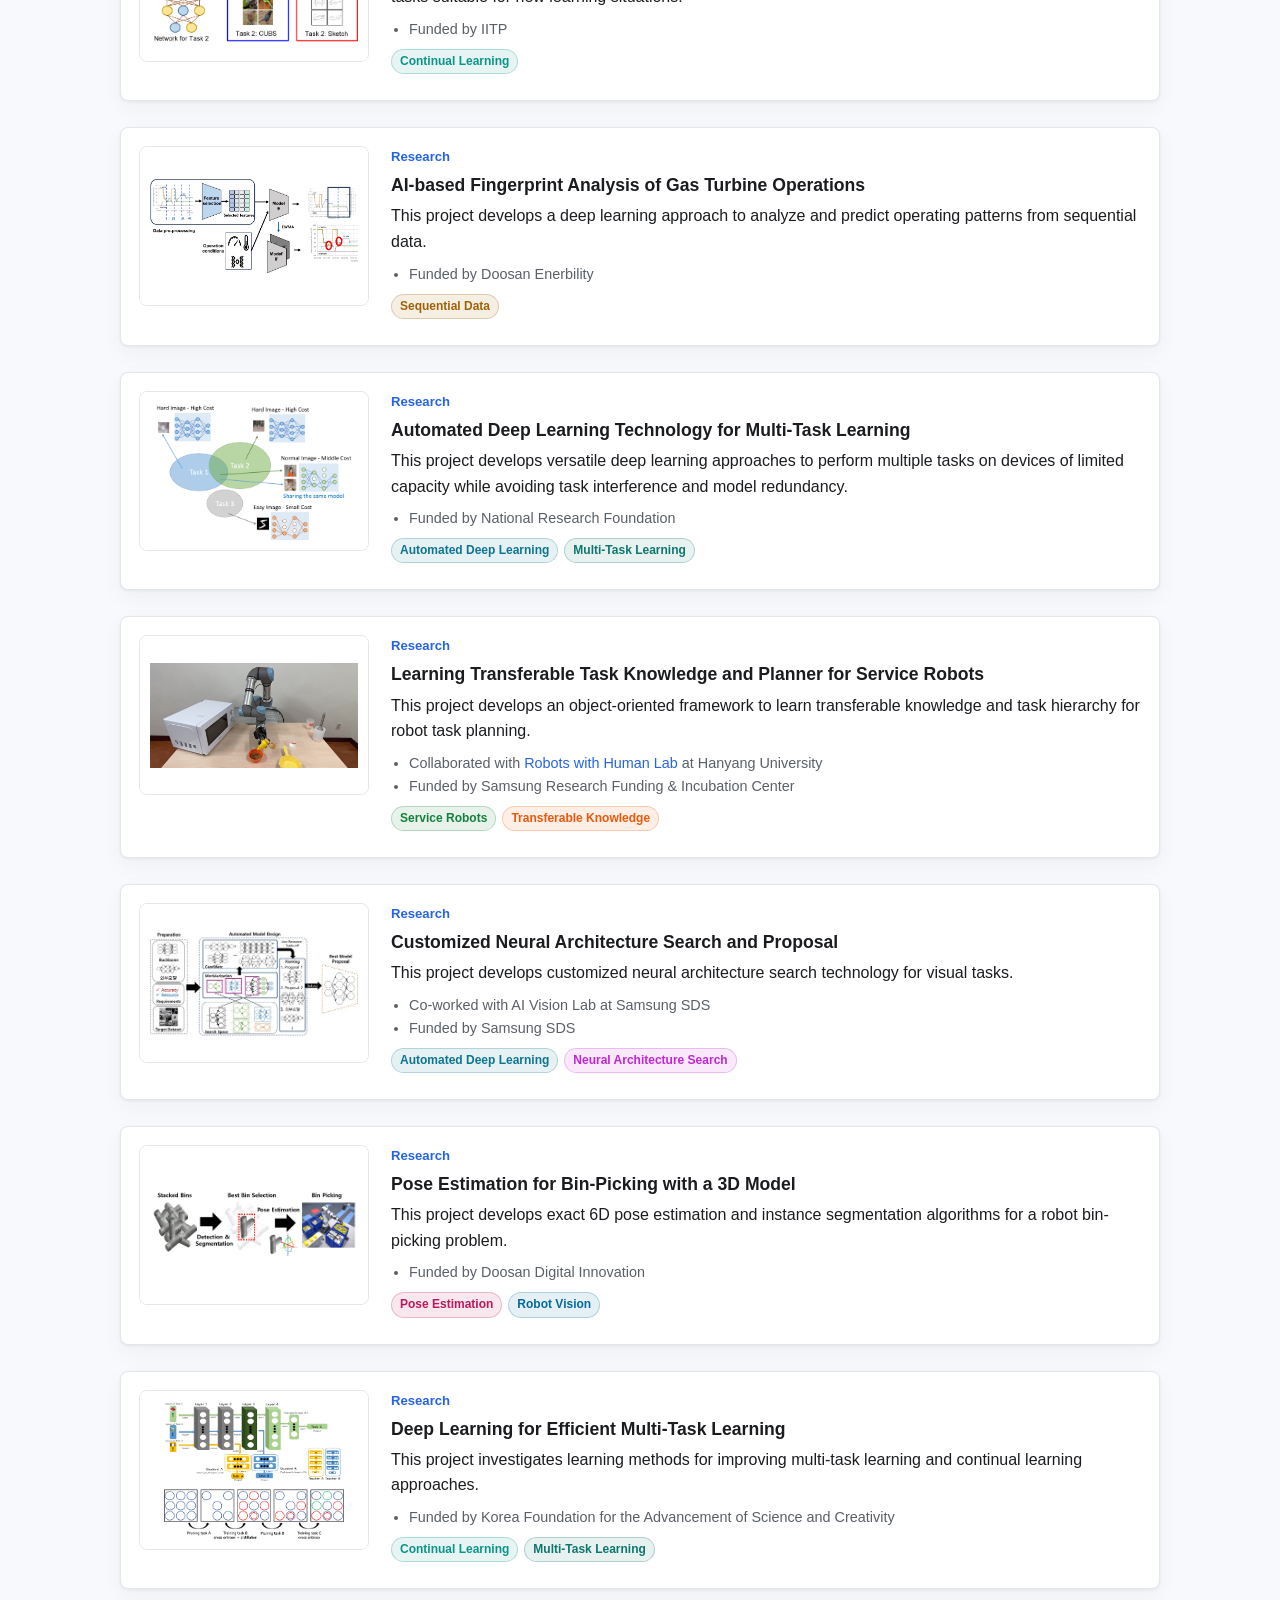
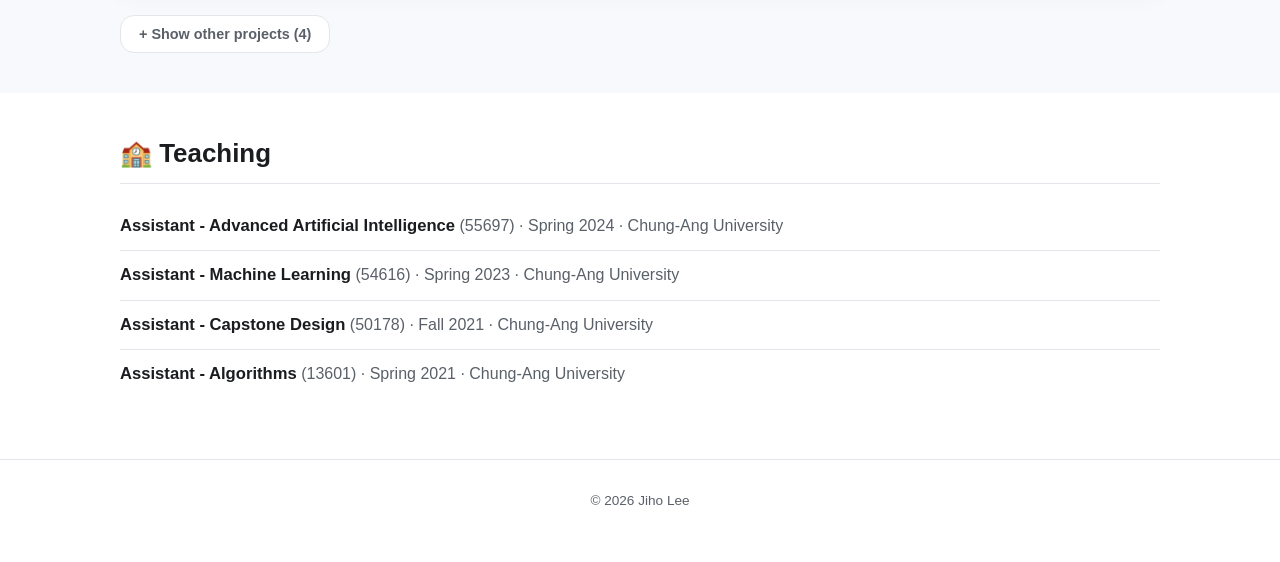
==== commit 9c45ae2e: "Update link and description" ====
--- a/index.html
+++ b/index.html
@@ -98,7 +98,7 @@
               <span class="thesis-title"><span class="thesis-title-label">Title</span> Toward Adaptive Robot Learning with Foundation Models: From Task Planning to Action Policies</span>
             </p>
             <p class="bio">
-              My research experience lies in <b>adaptive learning</b> inspired by <b>how humans learn and adapt to the world</b>, spanning <b>data construction</b>, <b>training</b>, and <b>deployment</b>, with an emphasis on <b>data reliability</b> and <b>resource efficiency</b> to make model behavior more <b>reliable</b>, <b>transferable</b>, and <b>context-aware</b>.
+              My research experience lies in <b>adaptive learning</b> inspired by <b>how humans learn and adapt to the world</b>, spanning <b>data construction</b>, <b>training</b>, and <b>deployment</b>, with an emphasis on <b>data reliability</b> and <b>resource efficiency</b> to enable models to <b>continuously self-improve</b> while making their behavior more <b>reliable</b>, <b>transferable</b>, and <b>context-aware</b>.
             </p>
           </div>
         </div>
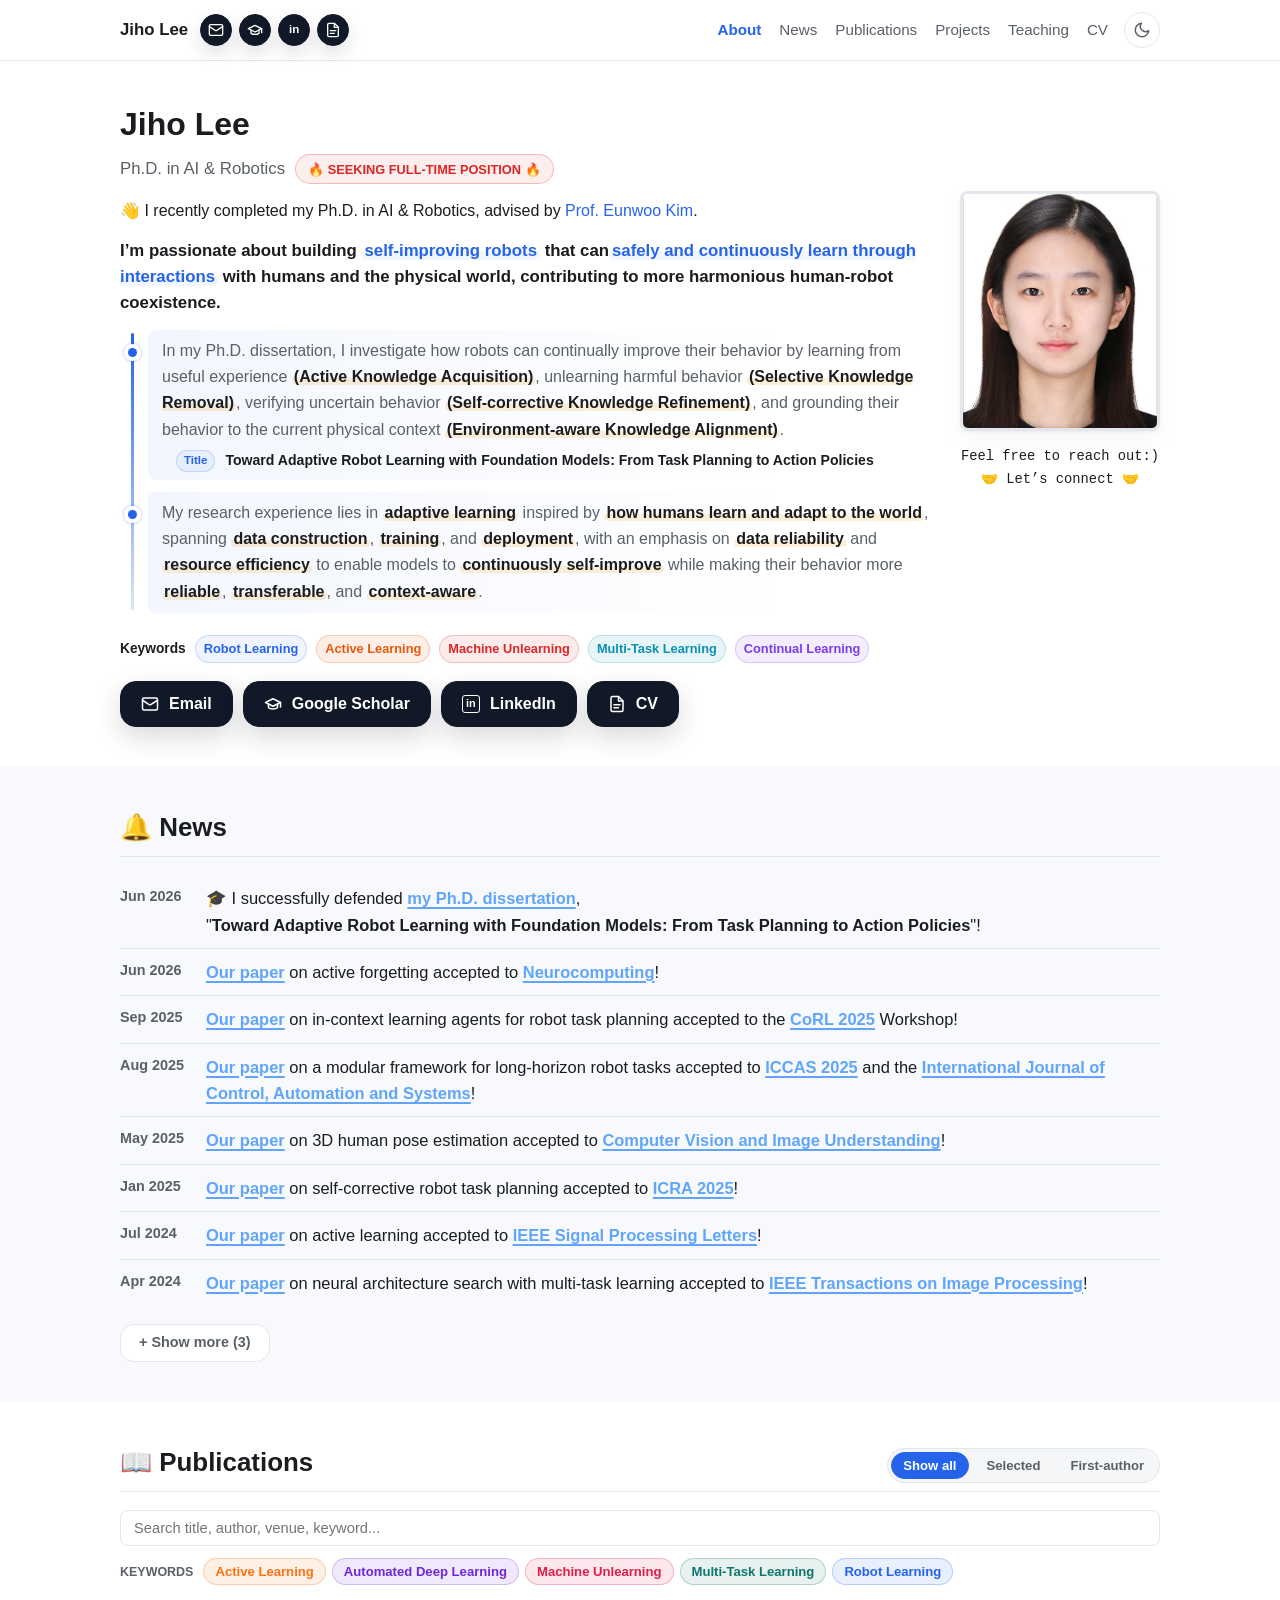
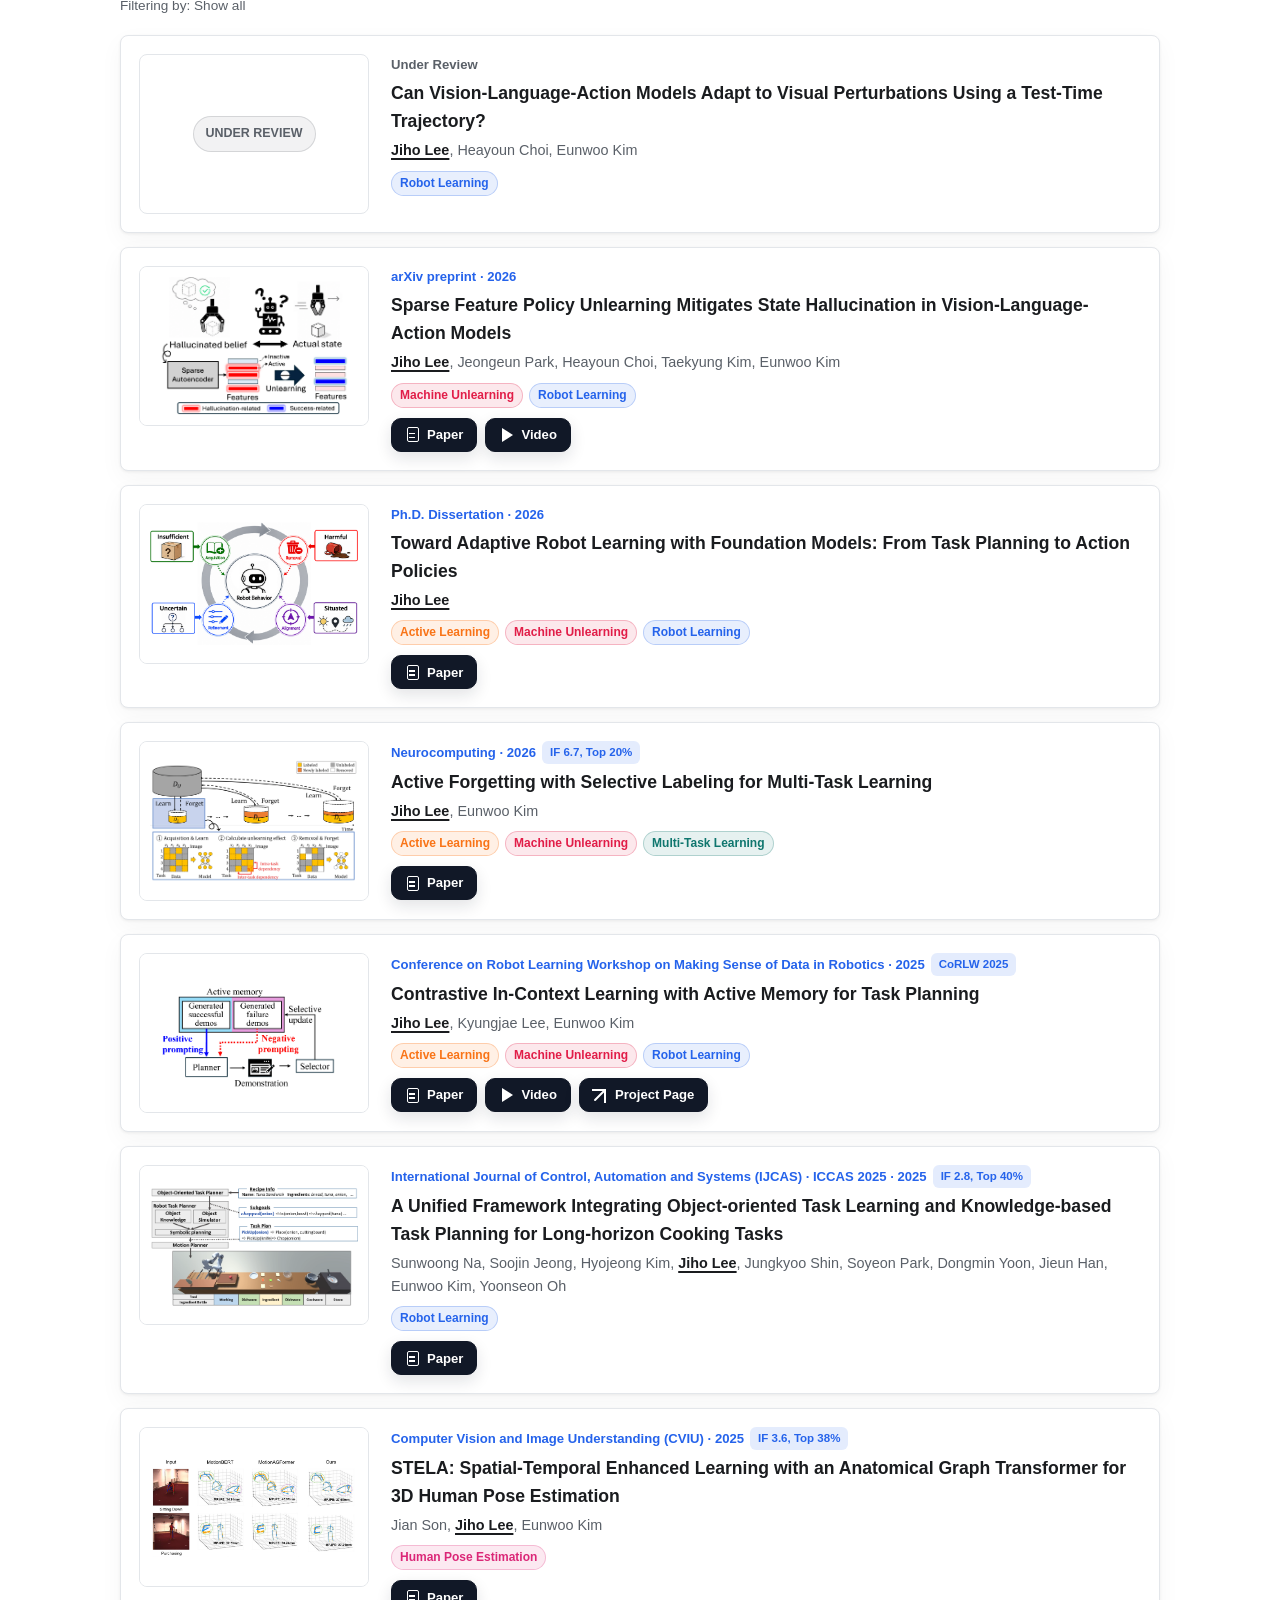
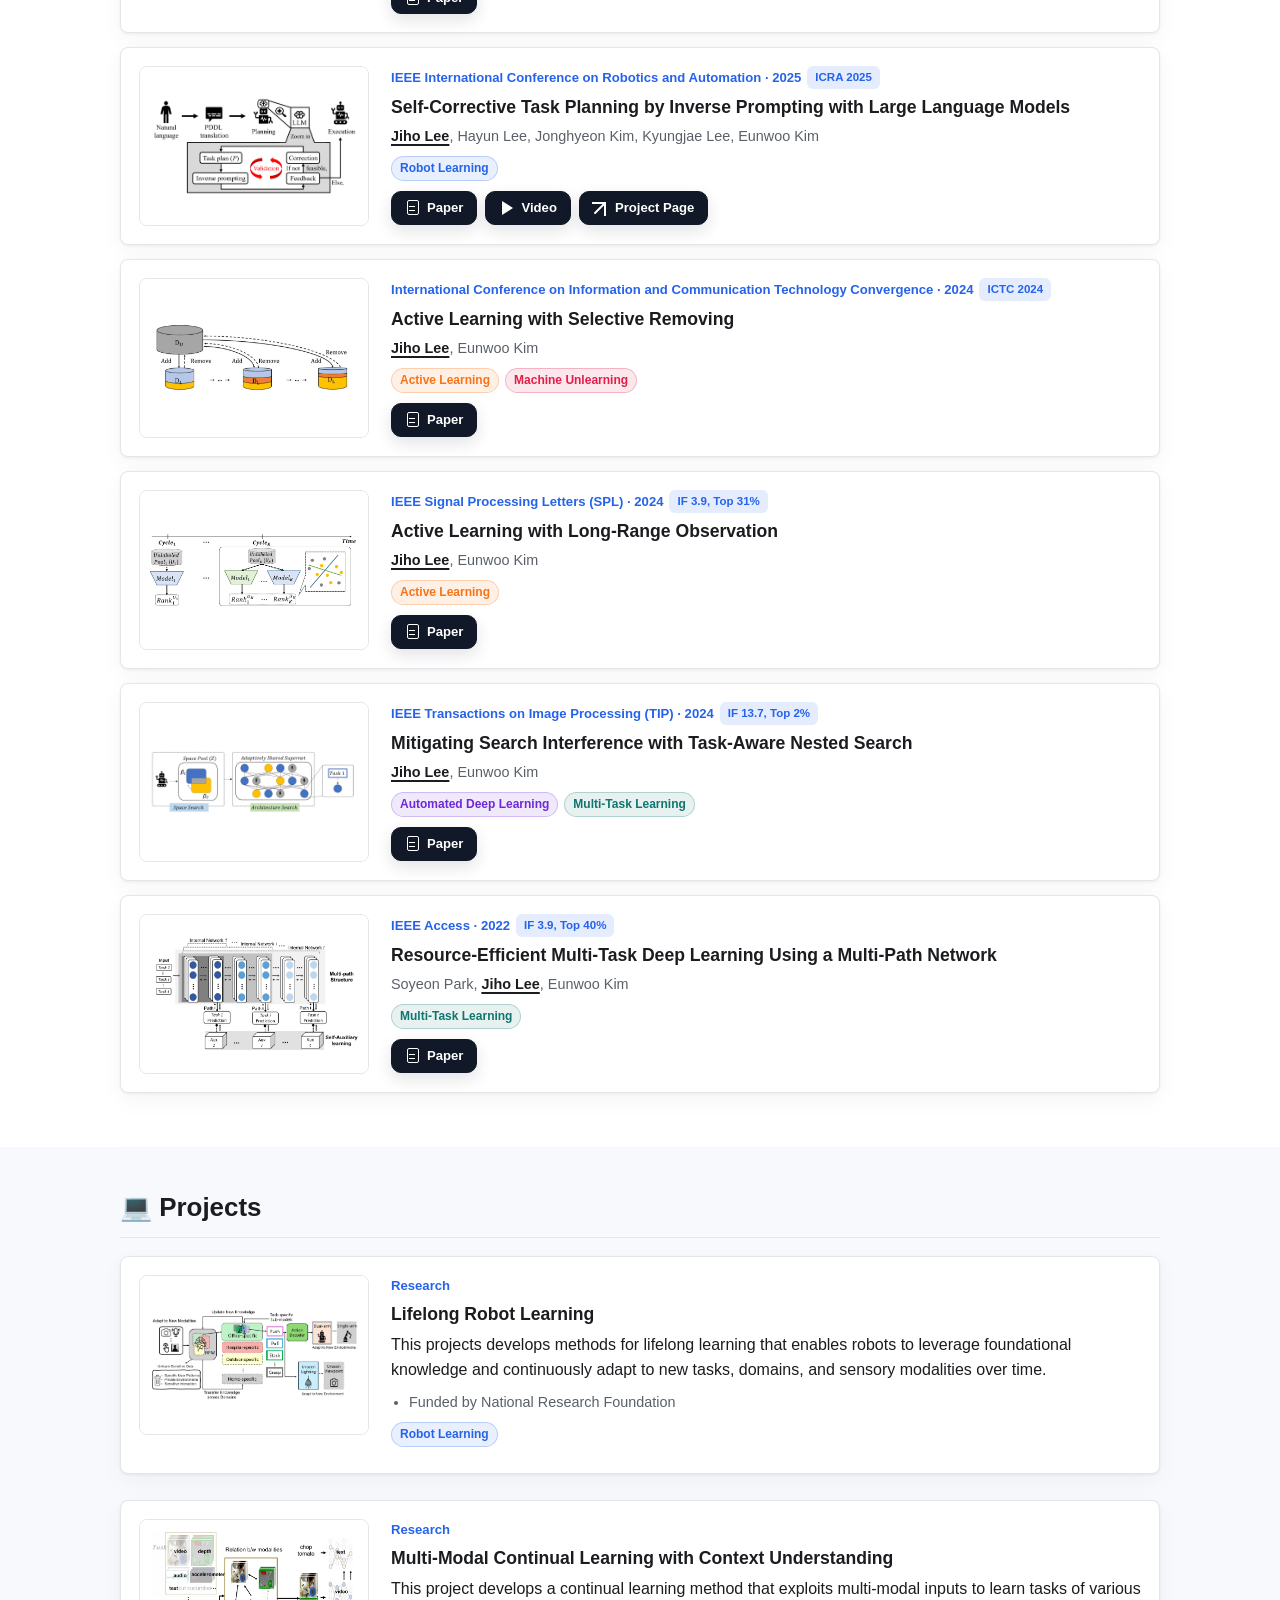
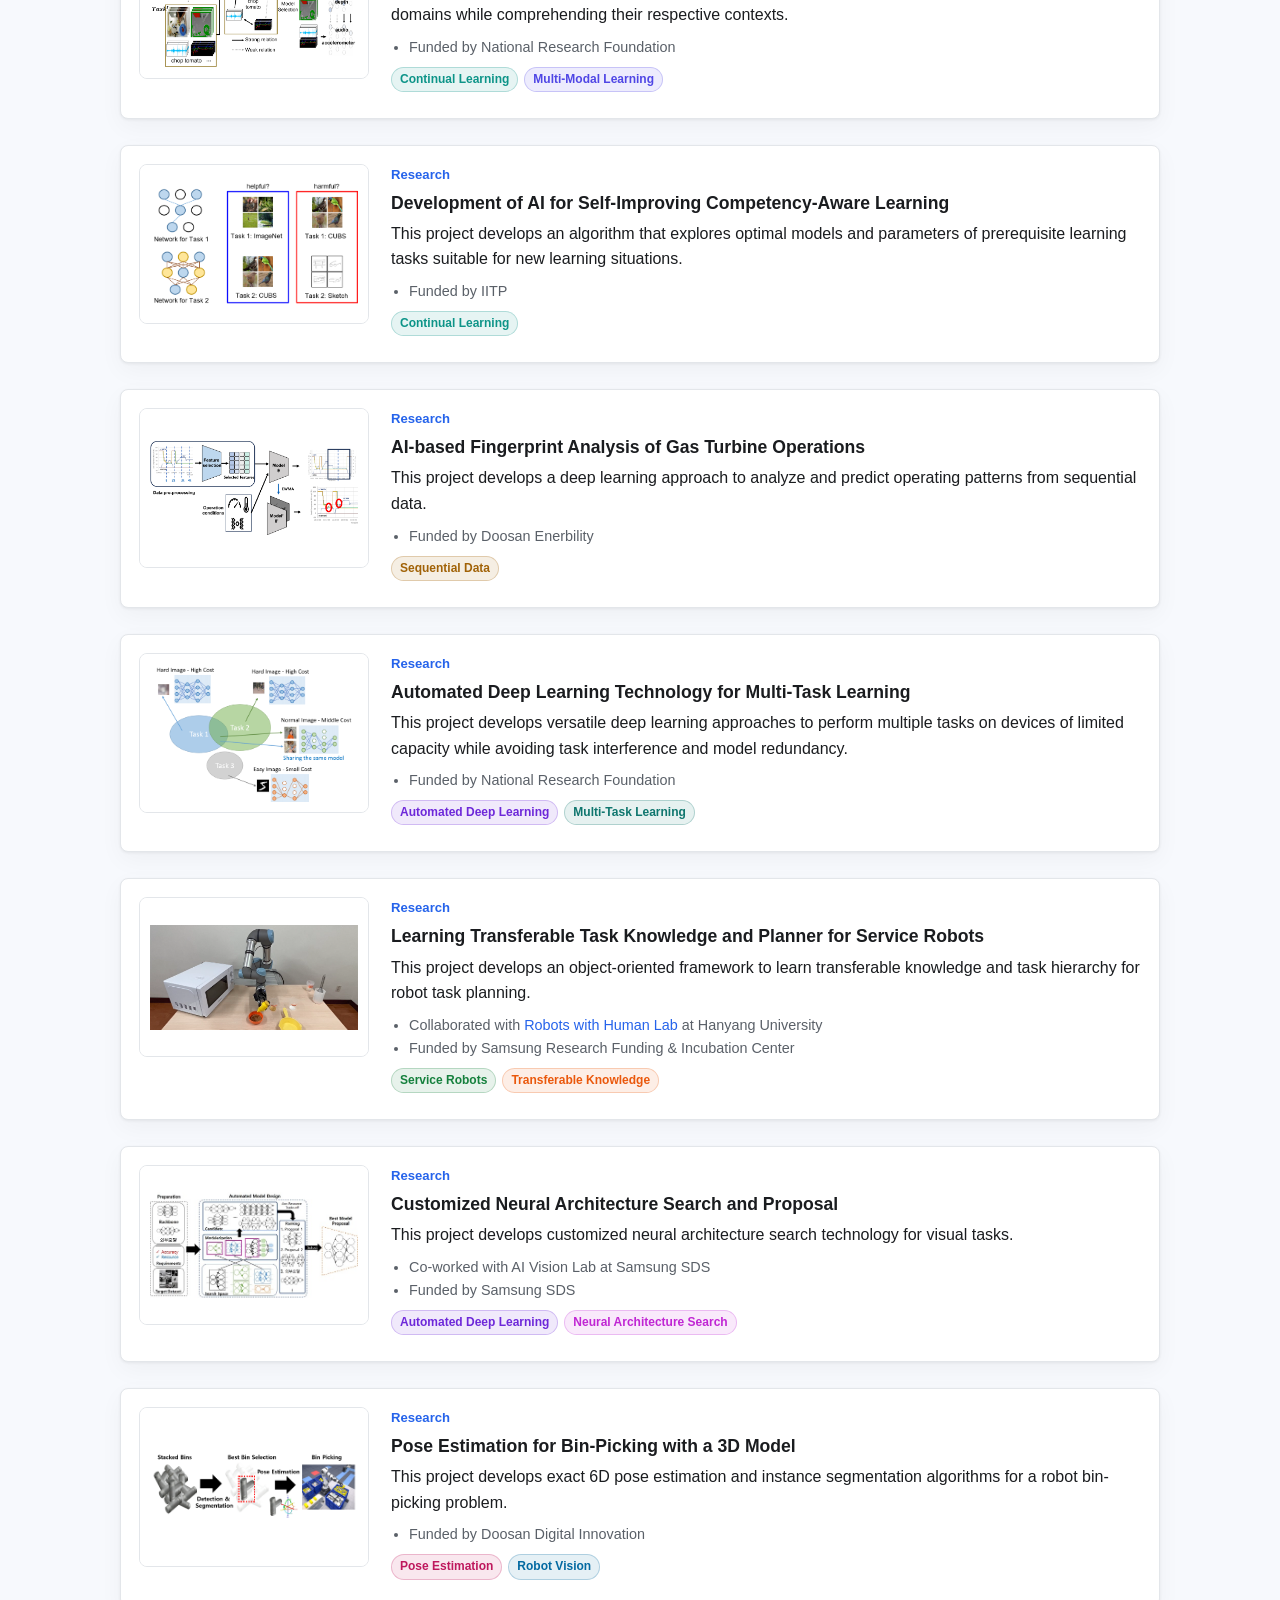
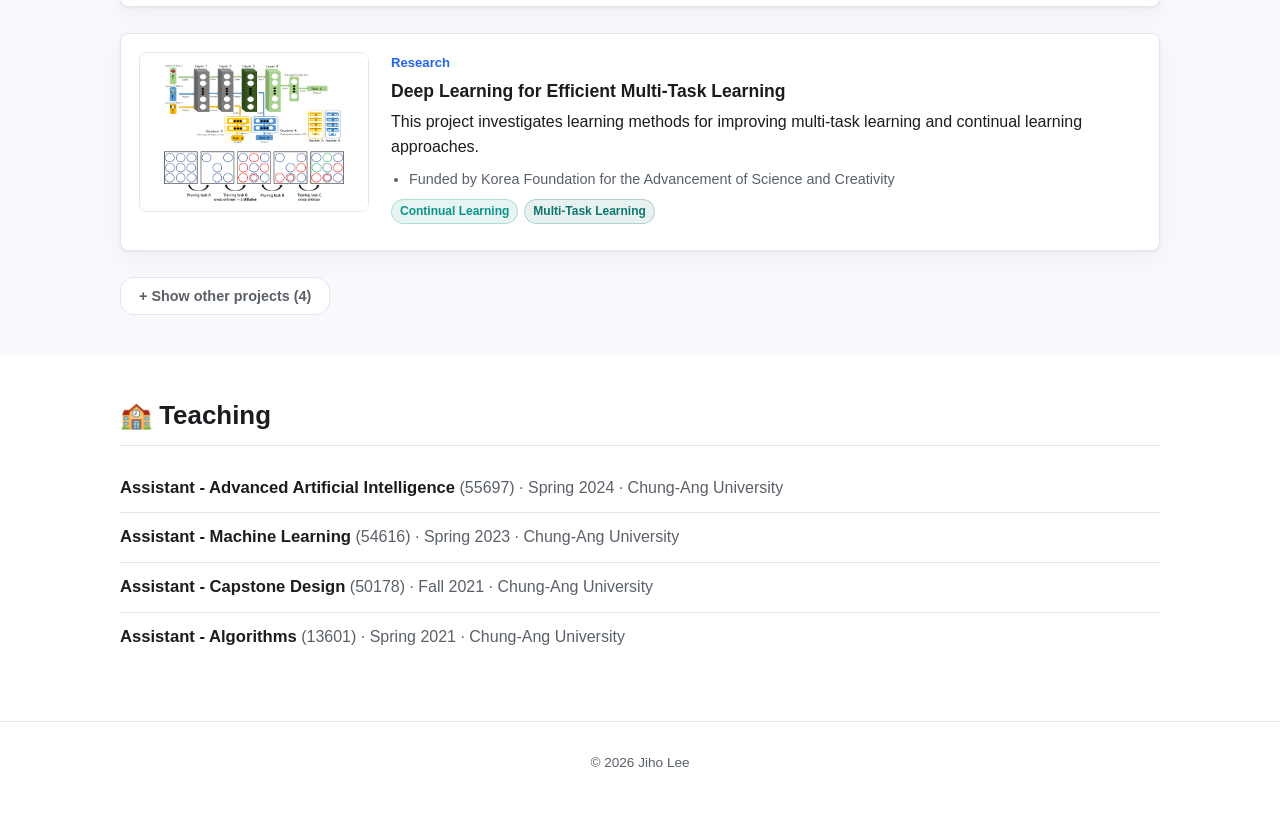
==== commit 1c4a8d28: "Update" ====
--- a/index.html
+++ b/index.html
@@ -62,11 +62,11 @@
         <a href="#projects">Projects</a>
         <a href="#teaching">Teaching</a>
         <a href="cv.html">CV</a>
-        <button id="theme-toggle" class="theme-toggle" type="button" aria-label="Toggle dark mode" title="Toggle dark mode">
-          <svg class="icon-moon" xmlns="http://www.w3.org/2000/svg" viewBox="0 0 24 24" fill="none" stroke="currentColor" stroke-width="2" stroke-linecap="round" stroke-linejoin="round" aria-hidden="true"><path d="M21 12.79A9 9 0 1 1 11.21 3 7 7 0 0 0 21 12.79z"></path></svg>
-          <svg class="icon-sun" xmlns="http://www.w3.org/2000/svg" viewBox="0 0 24 24" fill="none" stroke="currentColor" stroke-width="2" stroke-linecap="round" stroke-linejoin="round" aria-hidden="true"><circle cx="12" cy="12" r="5"></circle><line x1="12" y1="1" x2="12" y2="3"></line><line x1="12" y1="21" x2="12" y2="23"></line><line x1="4.22" y1="4.22" x2="5.64" y2="5.64"></line><line x1="18.36" y1="18.36" x2="19.78" y2="19.78"></line><line x1="1" y1="12" x2="3" y2="12"></line><line x1="21" y1="12" x2="23" y2="12"></line><line x1="4.22" y1="19.78" x2="5.64" y2="18.36"></line><line x1="18.36" y1="5.64" x2="19.78" y2="4.22"></line></svg>
-        </button>
       </div>
+      <button id="theme-toggle" class="theme-toggle" type="button" aria-label="Toggle dark mode" title="Toggle dark mode">
+        <svg class="icon-moon" xmlns="http://www.w3.org/2000/svg" viewBox="0 0 24 24" fill="none" stroke="currentColor" stroke-width="2" stroke-linecap="round" stroke-linejoin="round" aria-hidden="true"><path d="M21 12.79A9 9 0 1 1 11.21 3 7 7 0 0 0 21 12.79z"></path></svg>
+        <svg class="icon-sun" xmlns="http://www.w3.org/2000/svg" viewBox="0 0 24 24" fill="none" stroke="currentColor" stroke-width="2" stroke-linecap="round" stroke-linejoin="round" aria-hidden="true"><circle cx="12" cy="12" r="5"></circle><line x1="12" y1="1" x2="12" y2="3"></line><line x1="4.22" y1="4.22" x2="5.64" y2="5.64"></line><line x1="18.36" y1="18.36" x2="19.78" y2="19.78"></line><line x1="1" y1="12" x2="3" y2="12"></line><line x1="21" y1="12" x2="23" y2="12"></line><line x1="4.22" y1="19.78" x2="5.64" y2="18.36"></line><line x1="18.36" y1="5.64" x2="19.78" y2="4.22"></line></svg>
+      </button>
     </nav>
   </header>
 
@@ -90,7 +90,7 @@
         </p>
         <div class="bio-block">
           <p class="bio bio-lead">
-            I’m passionate about <span class="bio-highlight">how robots can safely and continuously learn through interactions</span> with humans and the physical world, contributing to more harmonious human-robot coexistence.
+            I’m passionate about building <span class="bio-highlight">self-improving robots</span> that can<span class="bio-highlight">safely and continuously learn through interactions</span> with humans and the physical world, contributing to more harmonious human-robot coexistence.
           </p>
           <div class="bio-detail">
             <p class="bio">
@@ -104,11 +104,11 @@
         </div>
         <div class="research-keywords" aria-label="Research keywords">
           <span class="research-keywords-label">Keywords</span>
-          <span>Robot learning</span>
-          <span>Active learning</span>
-          <span>Machine unlearning</span>
-          <span>Multi-task learning</span>
-          <span>Continual learning</span>
+          <span>Robot Learning</span>
+          <span>Active Learning</span>
+          <span>Machine Unlearning</span>
+          <span>Multi-Task Learning</span>
+          <span>Continual Learning</span>
         </div>
         <div class="links">
           <a class="link-btn" href="mailto:lee.jiho.mail@gmail.com"><svg class="link-icon" aria-hidden="true"><use href="#icon-mail"></use></svg>Email</a>
--- a/css/style.css
+++ b/css/style.css
@@ -105,12 +105,14 @@
   font-weight: 800;
   line-height: 1;
 }
-.nav-links { display: flex; align-items: center; justify-content: flex-end; gap: 18px; flex-wrap: wrap; }
+.nav-links { display: flex; align-items: center; justify-content: flex-end; gap: 18px; flex-wrap: wrap; margin-left: auto; }
 .nav-links a { color: var(--text-soft); font-size: 0.95rem; font-weight: 500; }
 .nav-links a:hover { color: var(--accent); text-decoration: none; }
+.nav-links a[aria-current] { color: var(--accent); font-weight: 700; }
 
 .theme-toggle {
   width: 36px; height: 36px;
+  flex-shrink: 0;
   padding: 0;
   border: 1px solid var(--border);
   background: var(--surface);
@@ -857,10 +859,21 @@
 .cv-item h3 { font-size: 1.03rem; margin: 0 0 3px; letter-spacing: 0; }
 .cv-item p { margin: 0; color: var(--text-soft); }
 
+@media (max-width: 800px) {
+  .nav {
+    display: grid;
+    grid-template-columns: minmax(0, 1fr) auto;
+    align-items: center;
+    gap: 10px 12px;
+    padding: 12px 20px;
+  }
+  .brand-group { grid-column: 1; grid-row: 1; flex-wrap: wrap; }
+  .theme-toggle { grid-column: 2; grid-row: 1; align-self: start; justify-self: end; }
+  .nav-links { grid-column: 1 / -1; grid-row: 2; width: auto; margin-left: 0; justify-content: flex-start; gap: 10px 12px; }
+  .nav-links a { font-size: 0.88rem; }
+}
+
 @media (max-width: 720px) {
-  .nav { align-items: flex-start; flex-wrap: wrap; padding: 12px 20px; }
-  .nav-links { width: 100%; justify-content: flex-start; gap: 10px 12px; }
-  .nav-links a { font-size: 0.88rem; }
   .about { flex-direction: column; text-align: left; }
   .profile-side {
     width: 190px;
@@ -899,7 +912,7 @@
 
 @media (max-width: 460px) {
   .container { padding: 0 16px; }
-  .nav { padding-left: 16px; padding-right: 16px; }
+  .nav { padding: 12px 16px; }
   .theme-toggle { width: 34px; height: 34px; }
   h1 { font-size: 1.75rem; }
   .pub-search { min-width: 100%; }
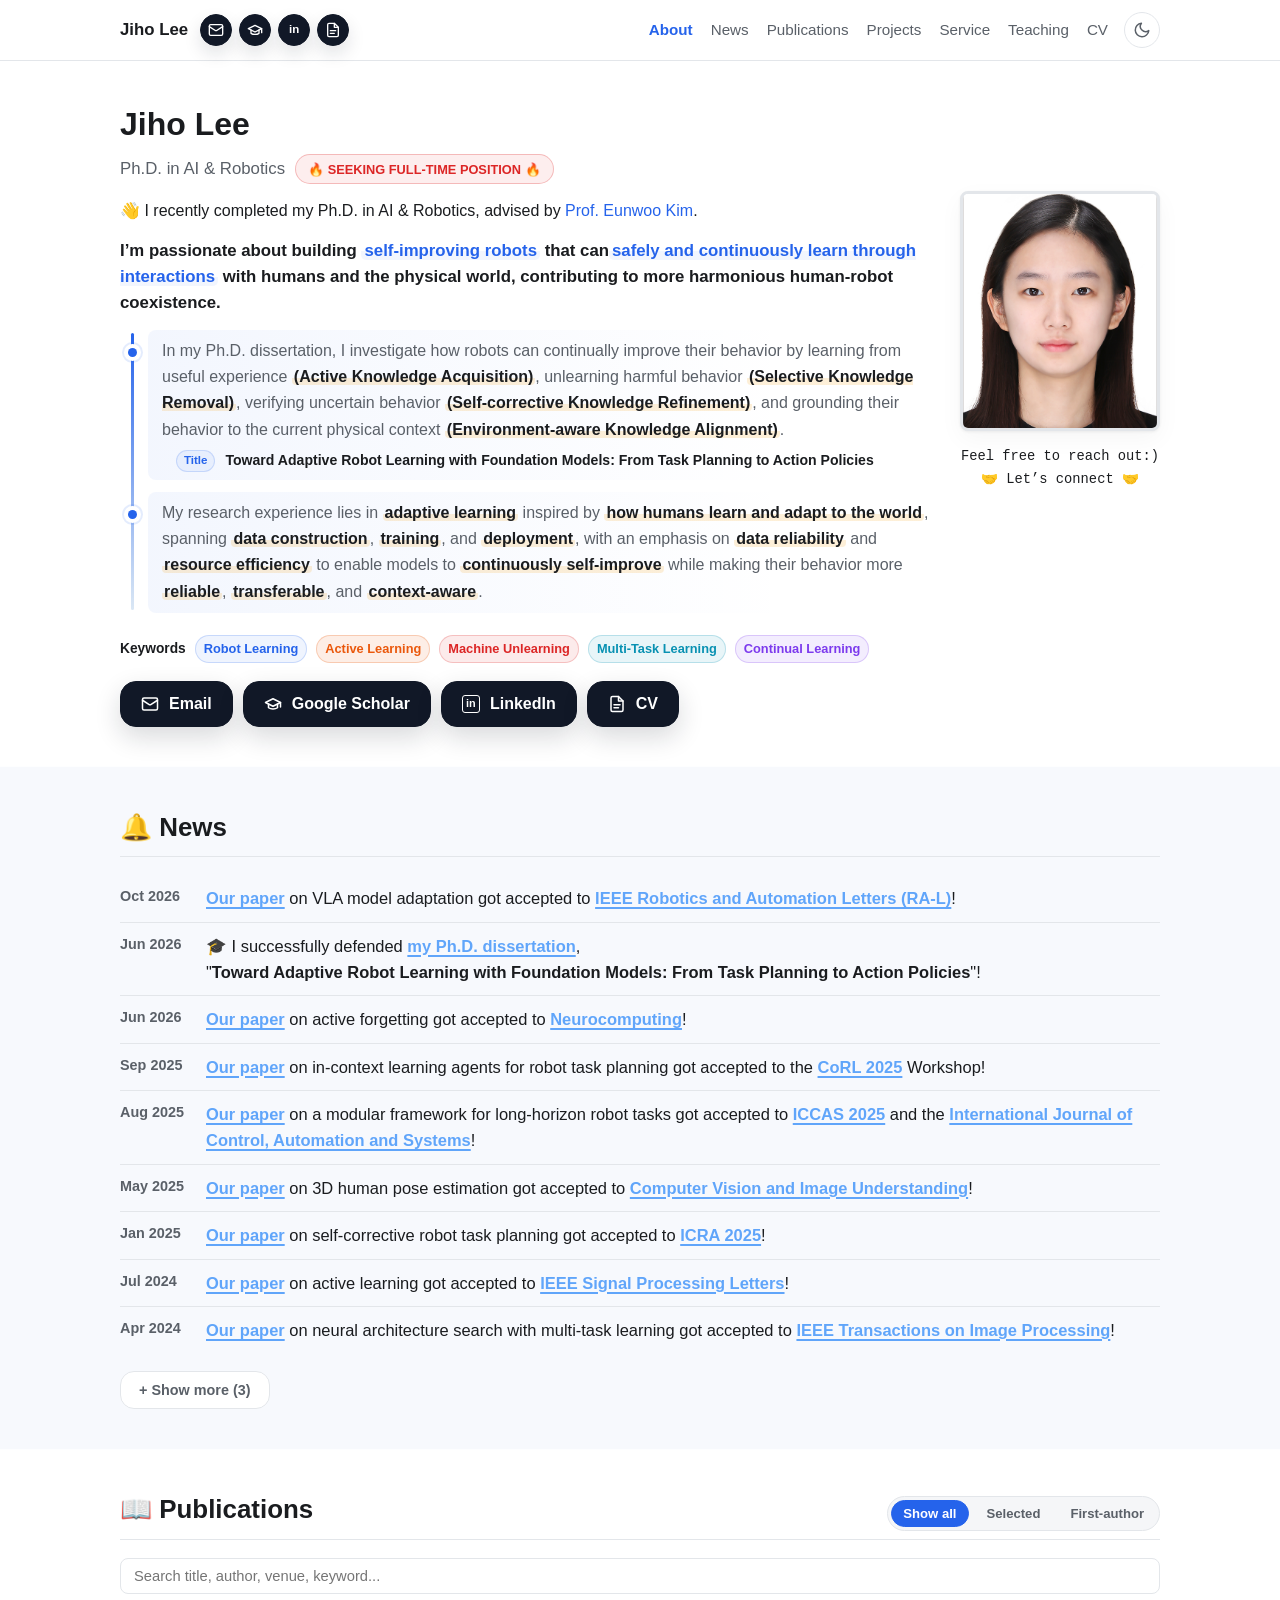
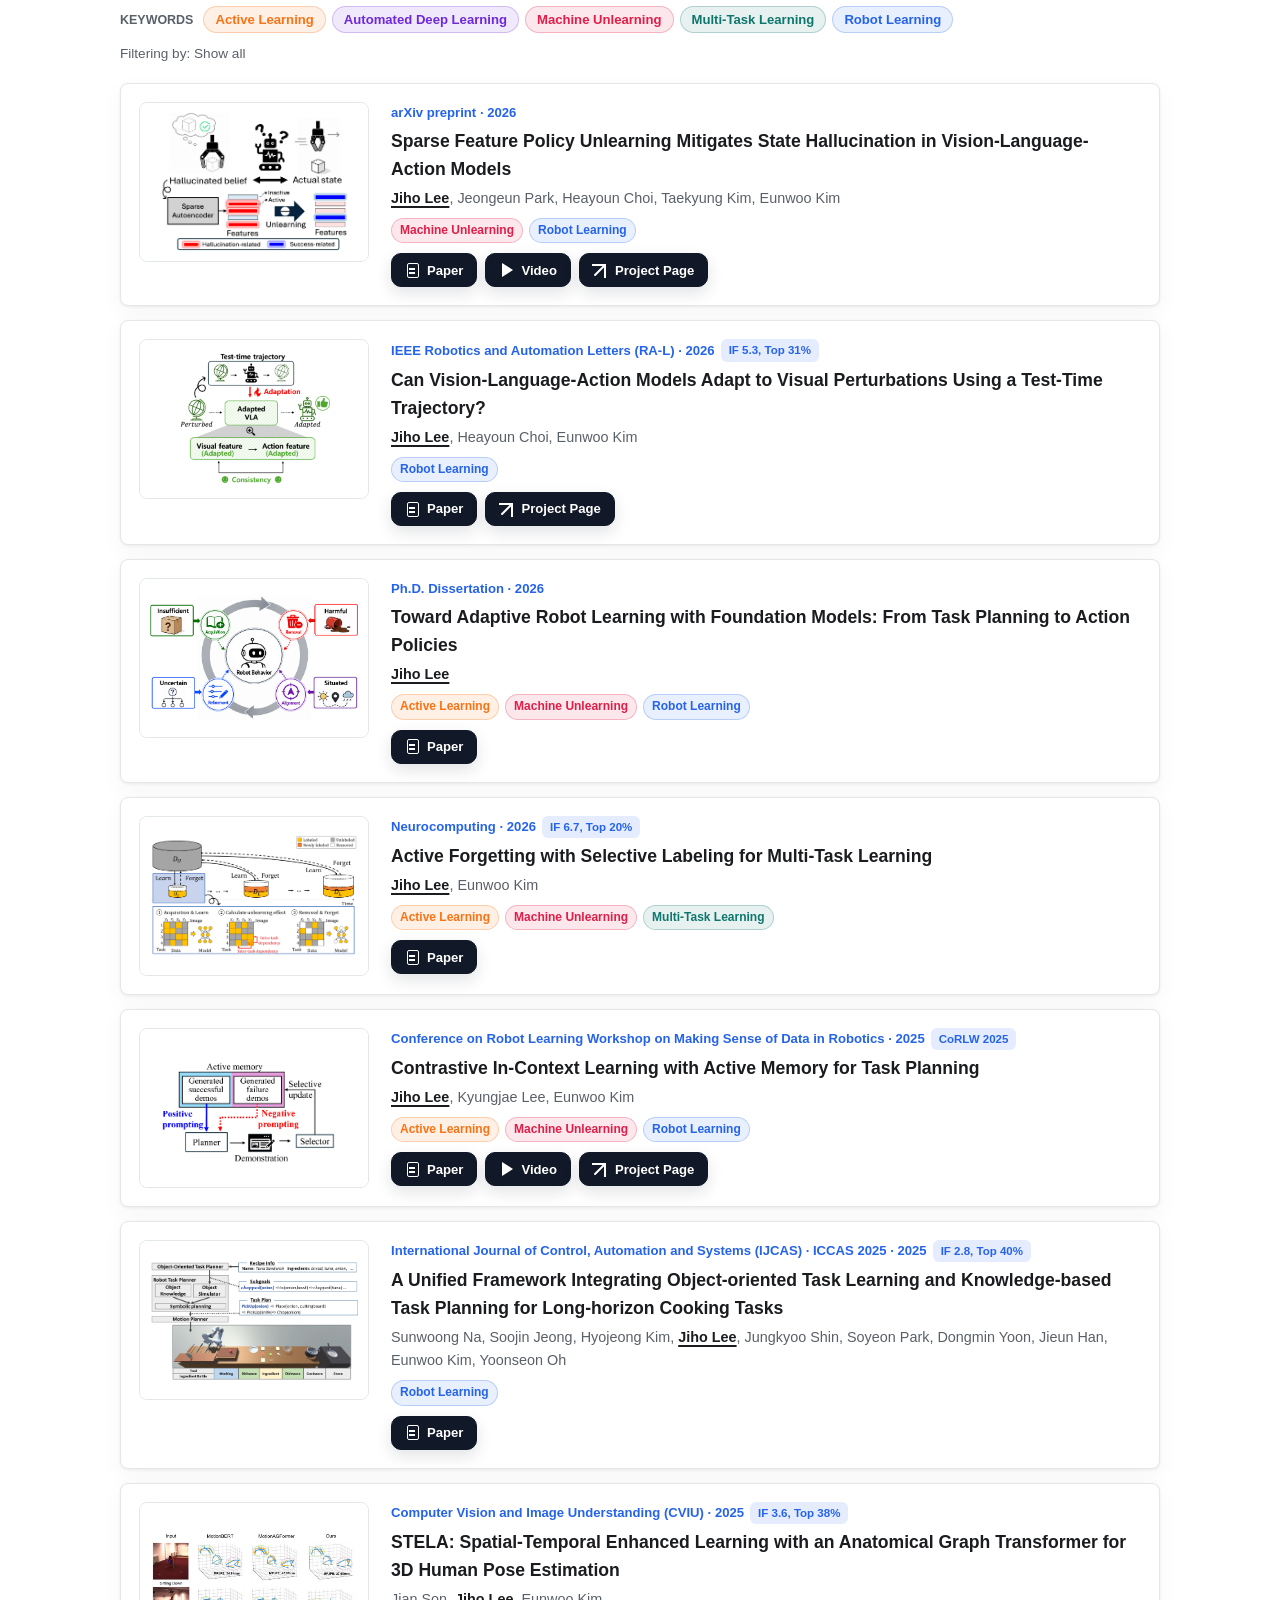
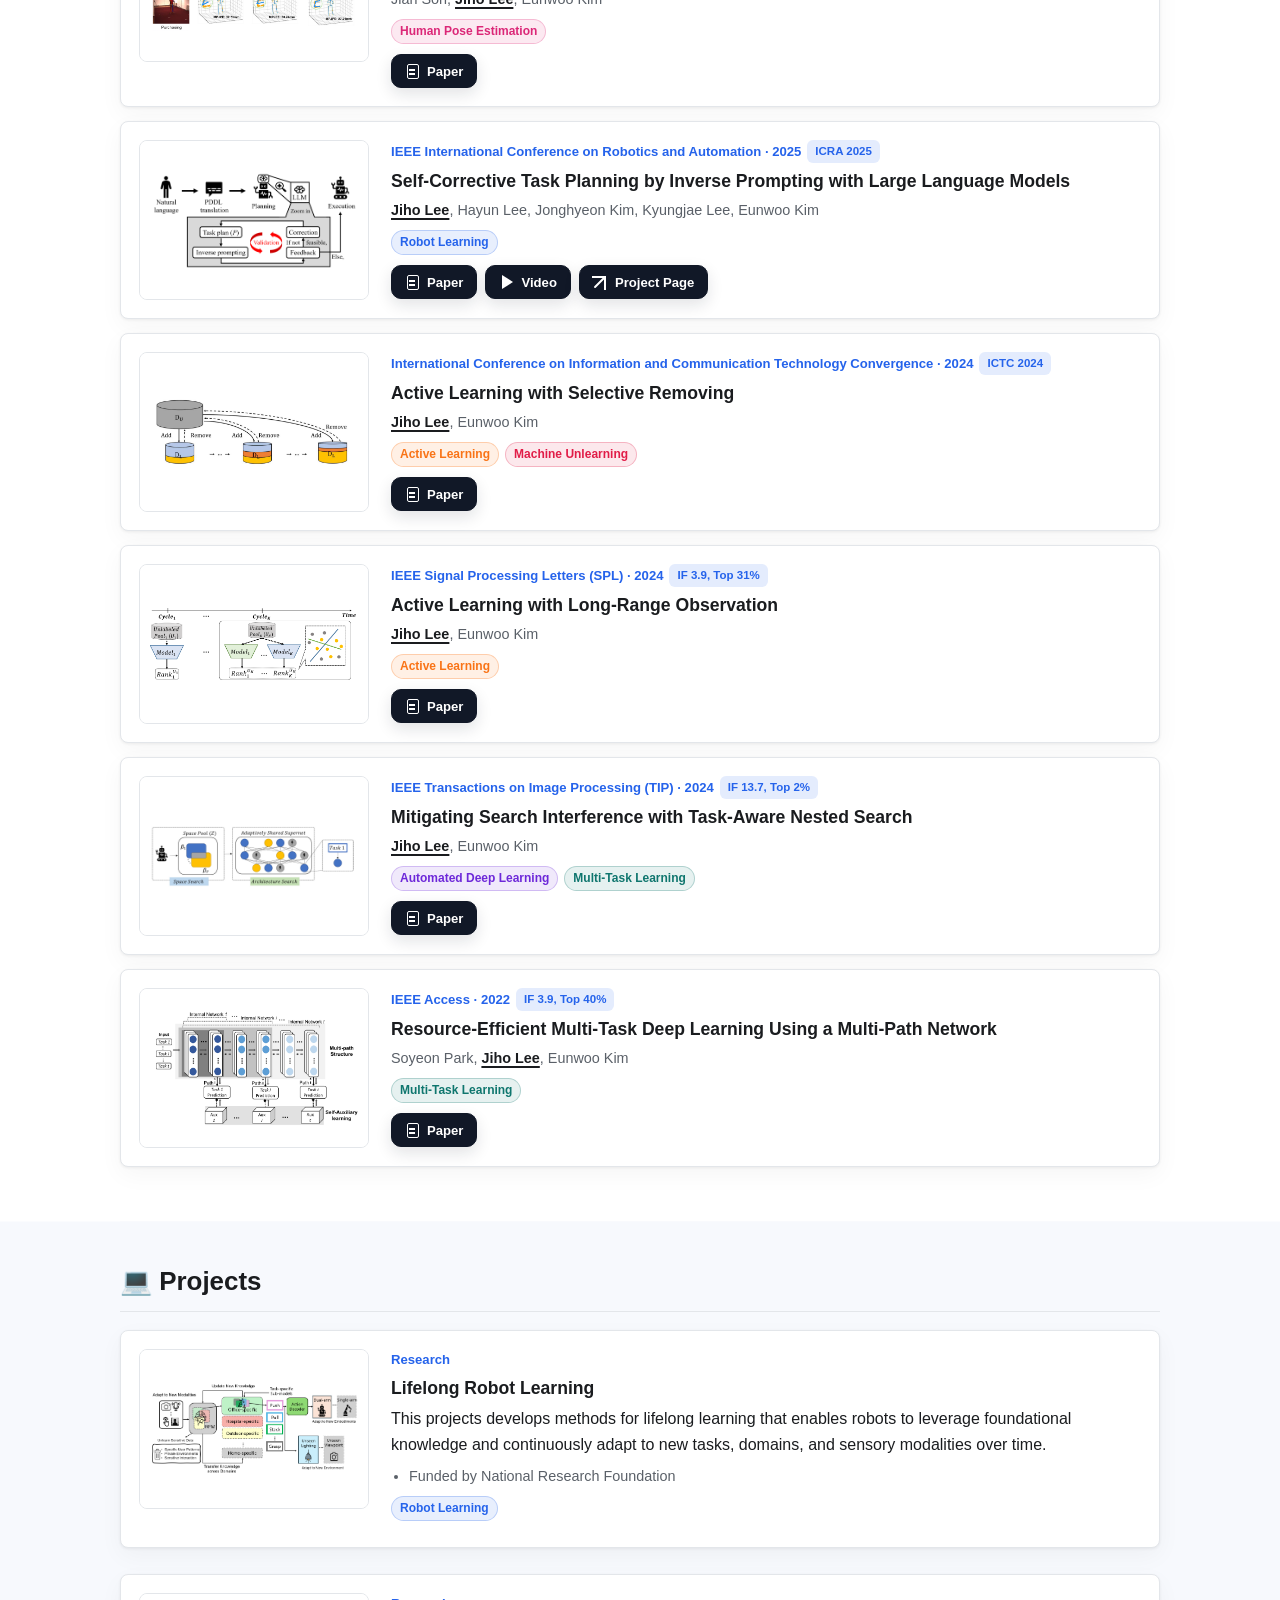
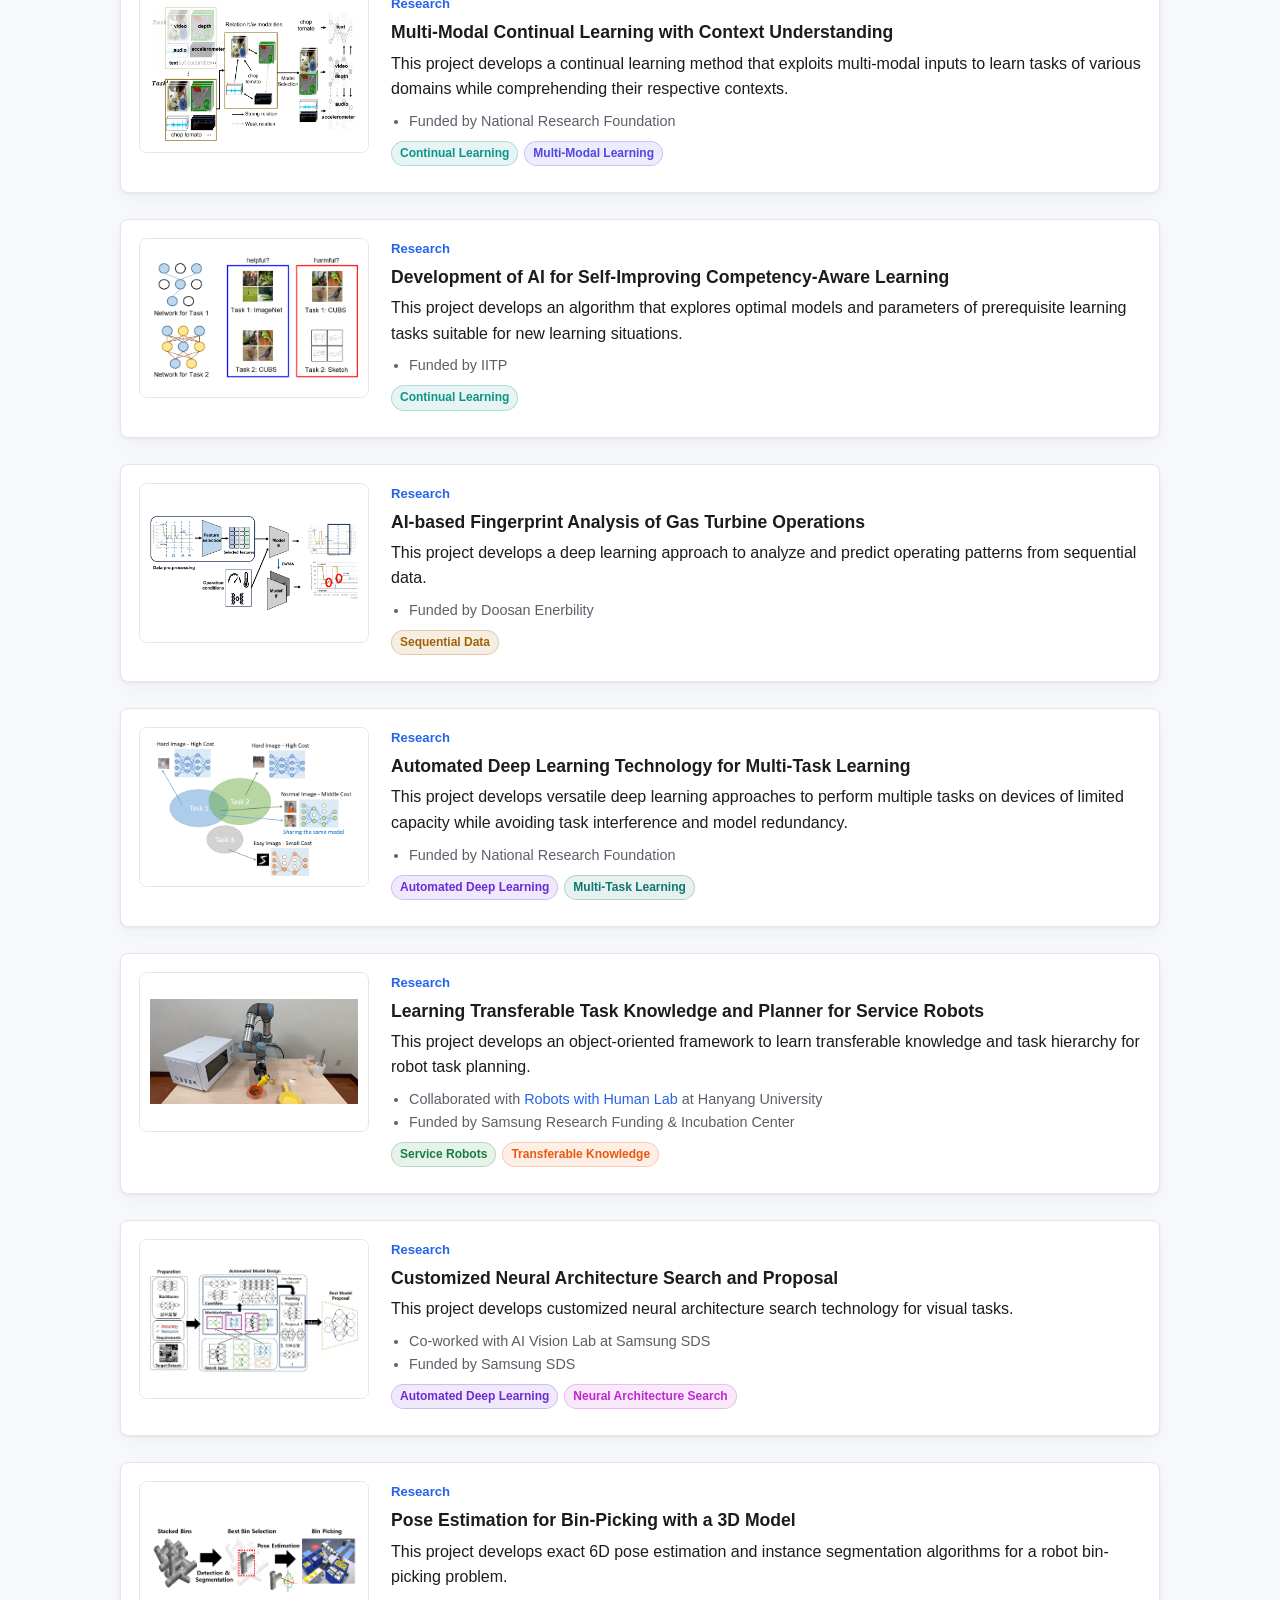
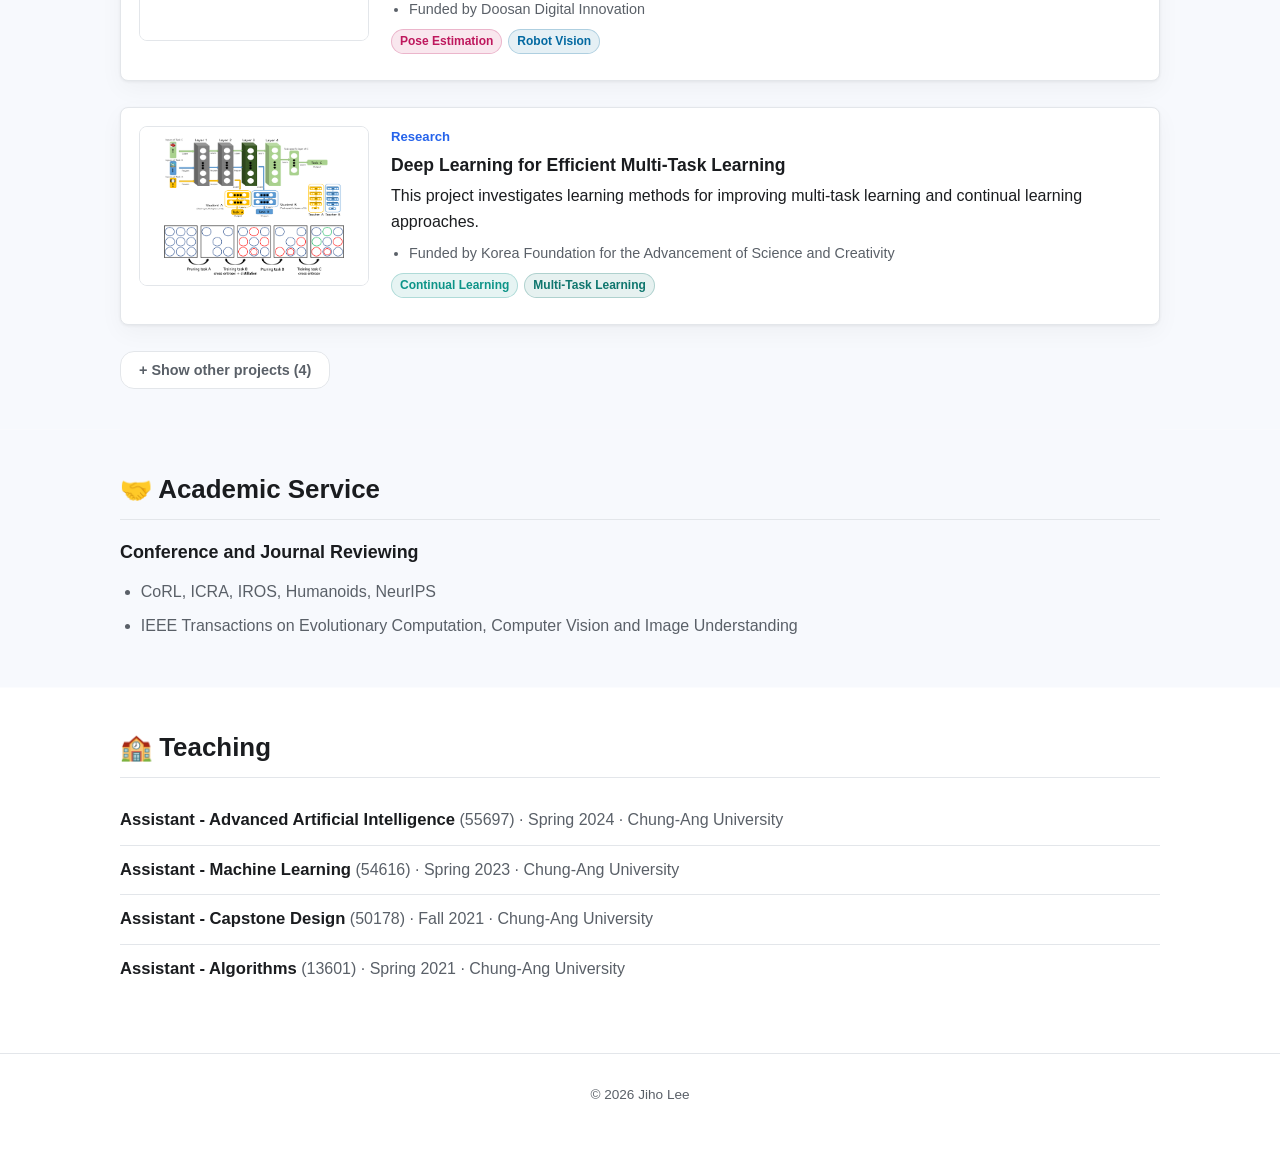
==== commit 766c8b55: "Update publications, news, and academic service" ====
--- a/index.html
+++ b/index.html
@@ -60,6 +60,7 @@
         <a href="#news">News</a>
         <a href="#publications">Publications</a>
         <a href="#projects">Projects</a>
+        <a href="#service">Service</a>
         <a href="#teaching">Teaching</a>
         <a href="cv.html">CV</a>
       </div>
@@ -151,6 +152,17 @@
       </div>
     </section>
 
+    <section id="service" class="service">
+      <h2>🤝 Academic Service</h2>
+      <div class="service-block">
+        <h3>Conference and Journal Reviewing</h3>
+        <ul class="service-list">
+          <li>CoRL, ICRA, IROS, Humanoids, NeurIPS</li>
+          <li>IEEE Transactions on Evolutionary Computation, Computer Vision and Image Understanding</li>
+        </ul>
+      </div>
+    </section>
+
     <section id="teaching" class="teaching">
       <h2>🏫 Teaching</h2>
       <ul class="teaching-list">
--- a/css/style.css
+++ b/css/style.css
@@ -386,7 +386,8 @@
 }
 
 .news,
-.projects {
+.projects,
+.service {
   background: var(--section-tint);
   box-shadow: 0 0 0 100vmax var(--section-tint);
   clip-path: inset(0 -100vmax);
@@ -802,6 +803,14 @@
 .teaching-list li { padding: 11px 0; border-bottom: 1px solid var(--border); color: var(--text-soft); font-size: 1rem; }
 .teaching-list li:last-child { border-bottom: none; }
 .teaching-list strong { color: var(--text); font-size: 1.04rem; }
+
+.service-block h3 {
+  margin: 0 0 12px;
+  color: var(--text);
+  font-size: 1.12rem;
+}
+.service-list { margin: 0; padding-left: 1.3rem; }
+.service-list li { margin: 8px 0; color: var(--text-soft); font-size: 1rem; line-height: 1.65; }
 
 .loading { color: var(--text-soft); font-style: italic; padding: 10px 0; }
 .error { color: #e5484d; }
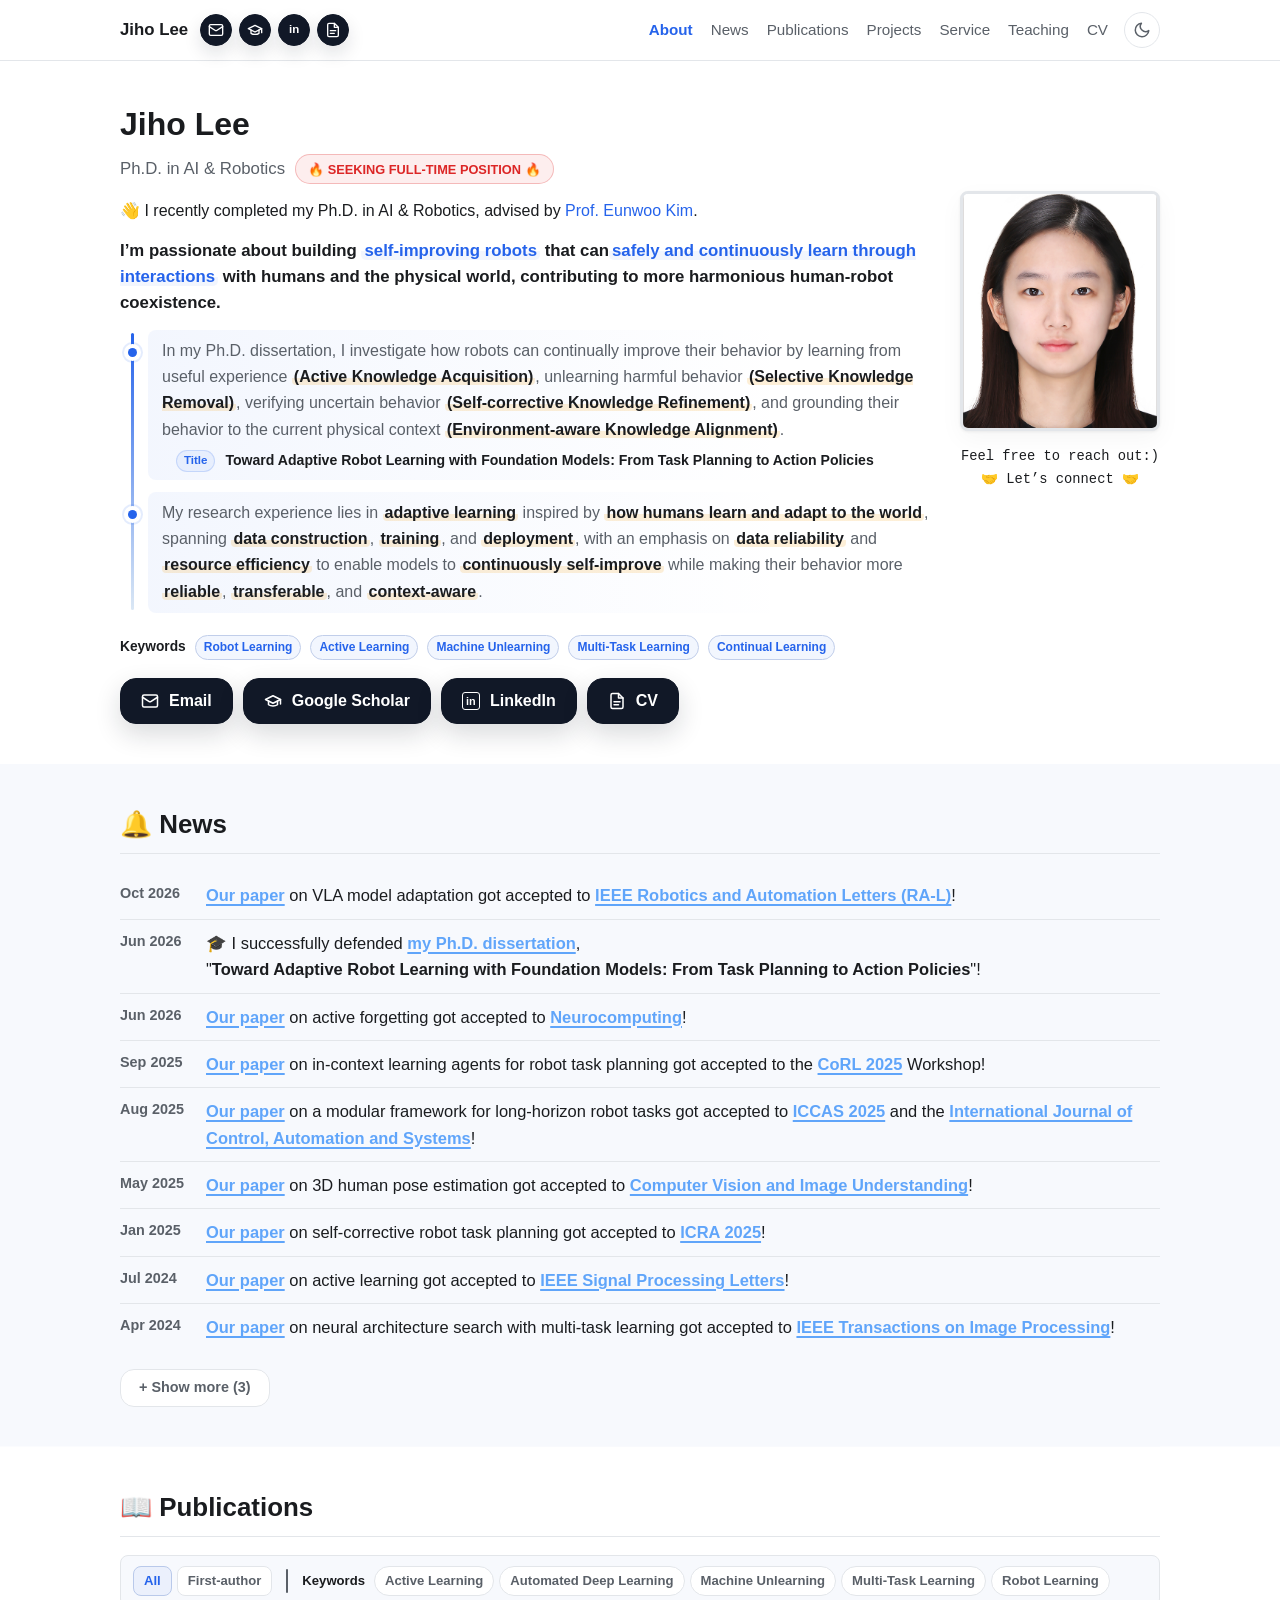
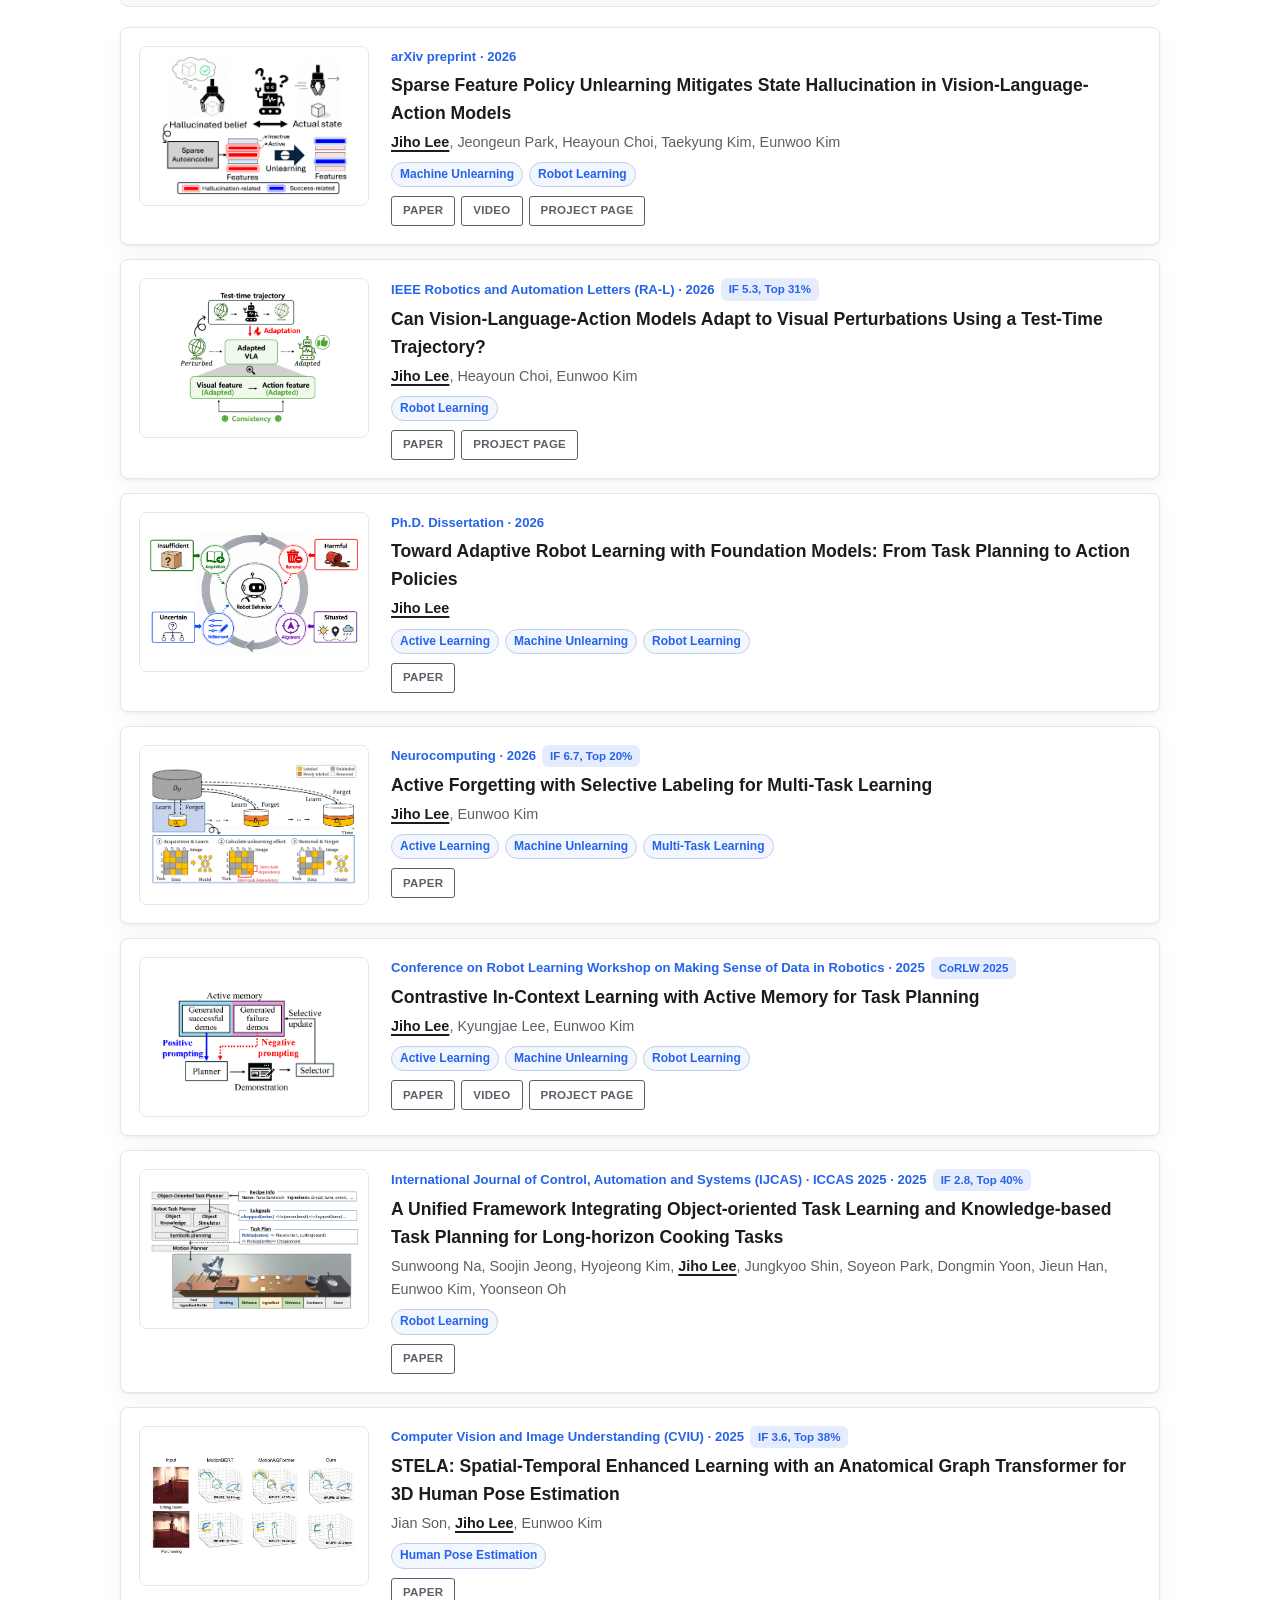
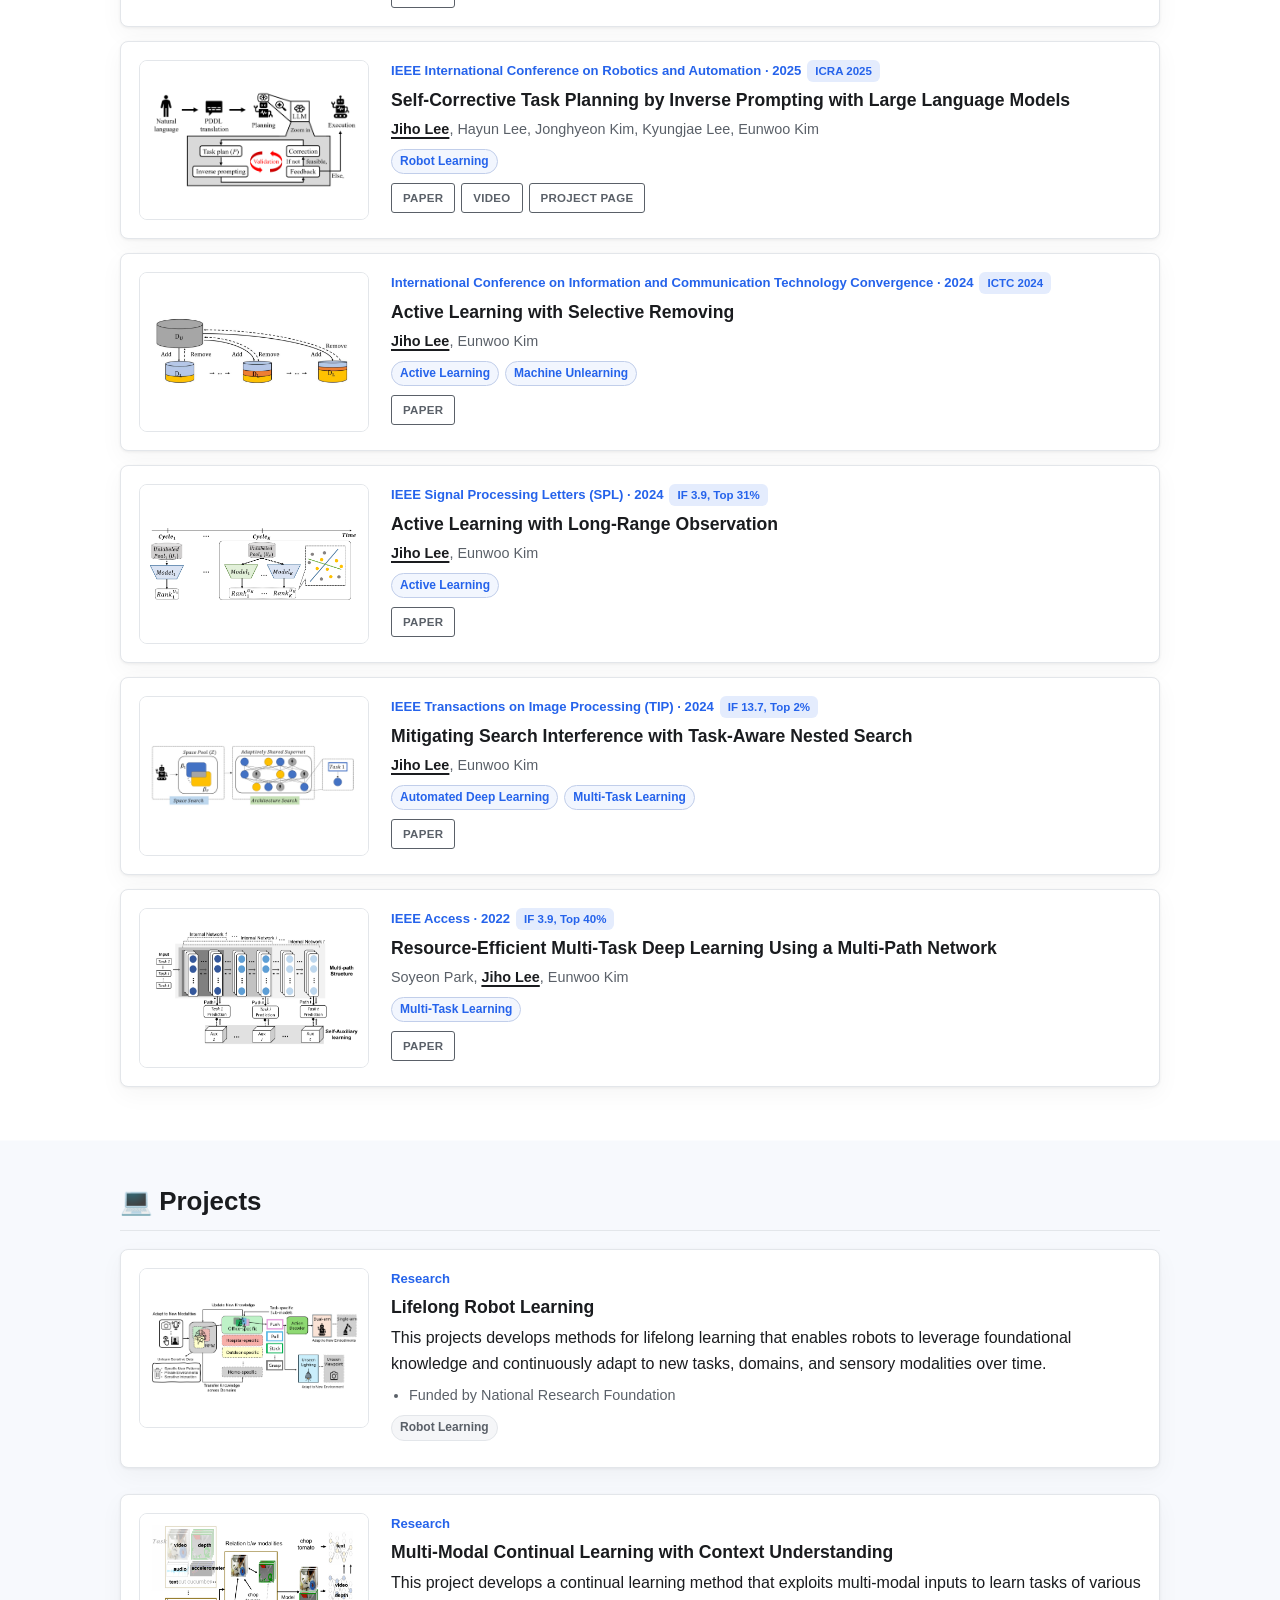
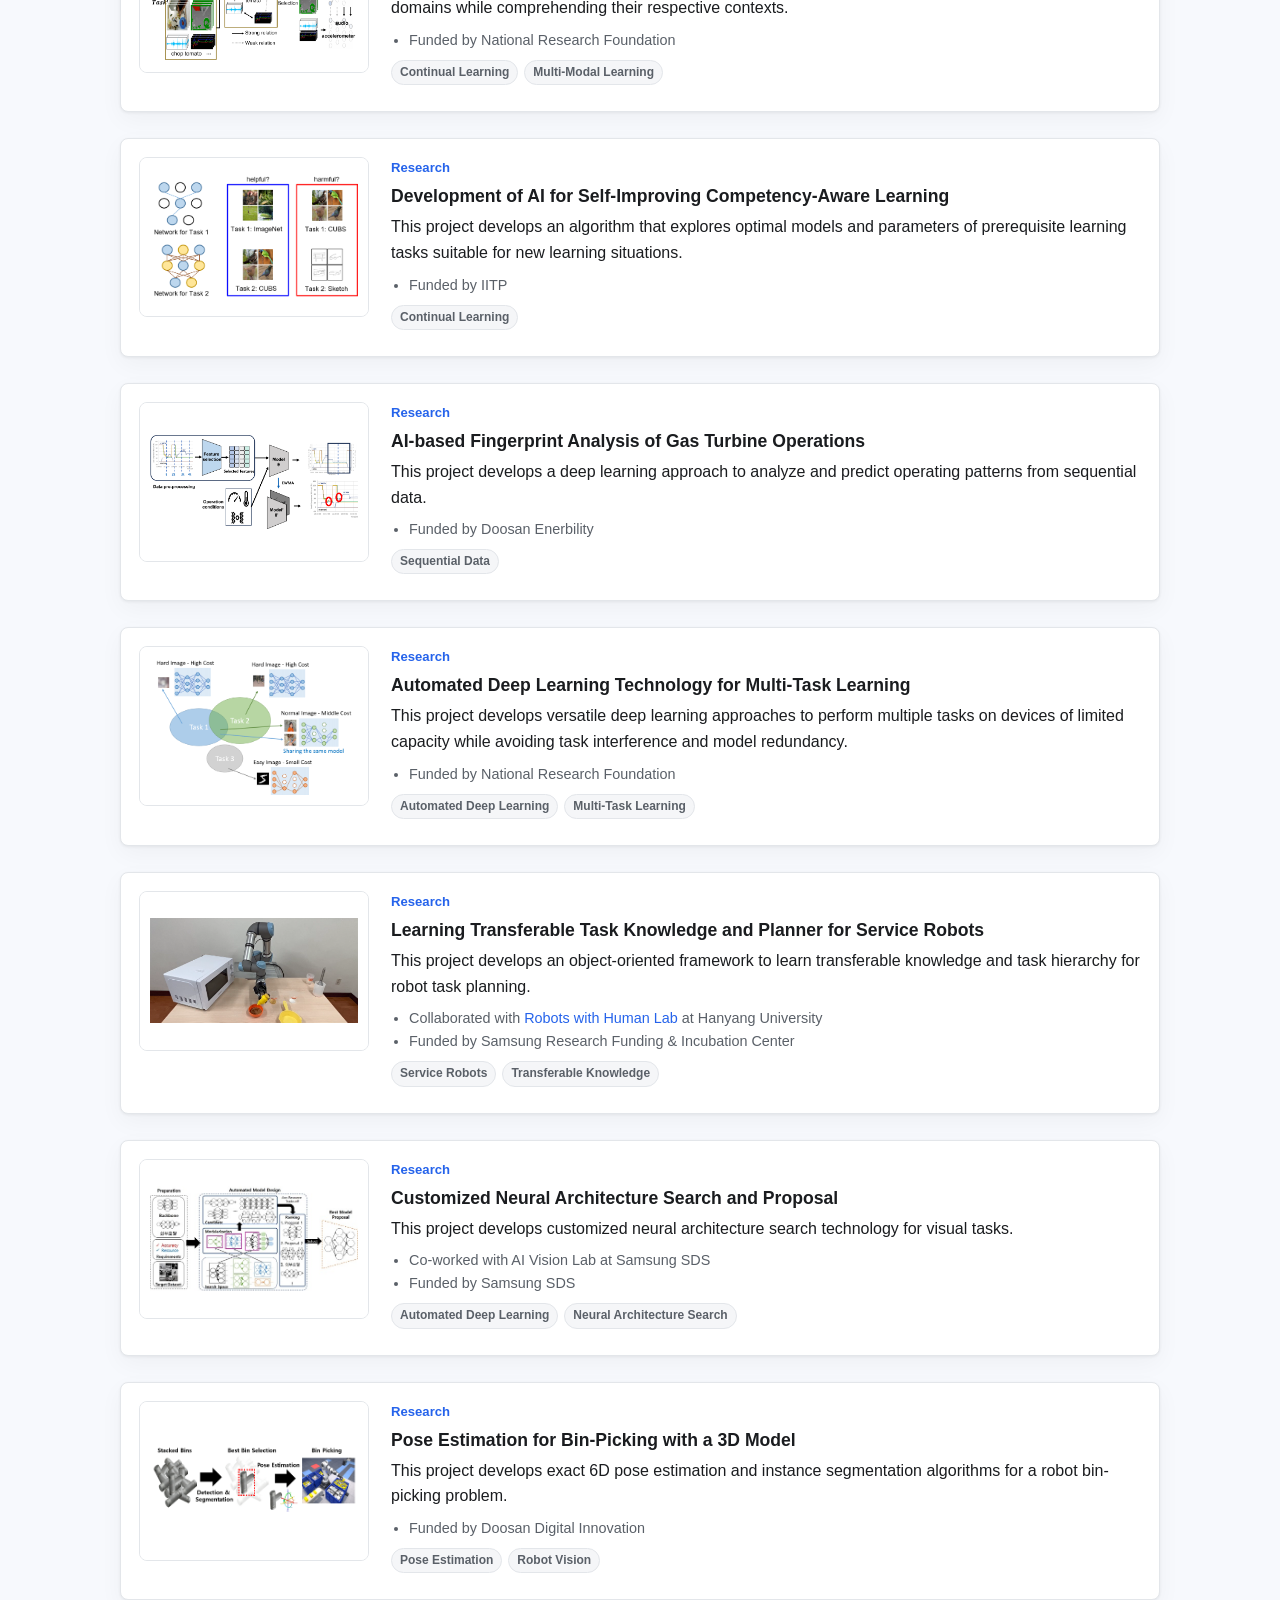
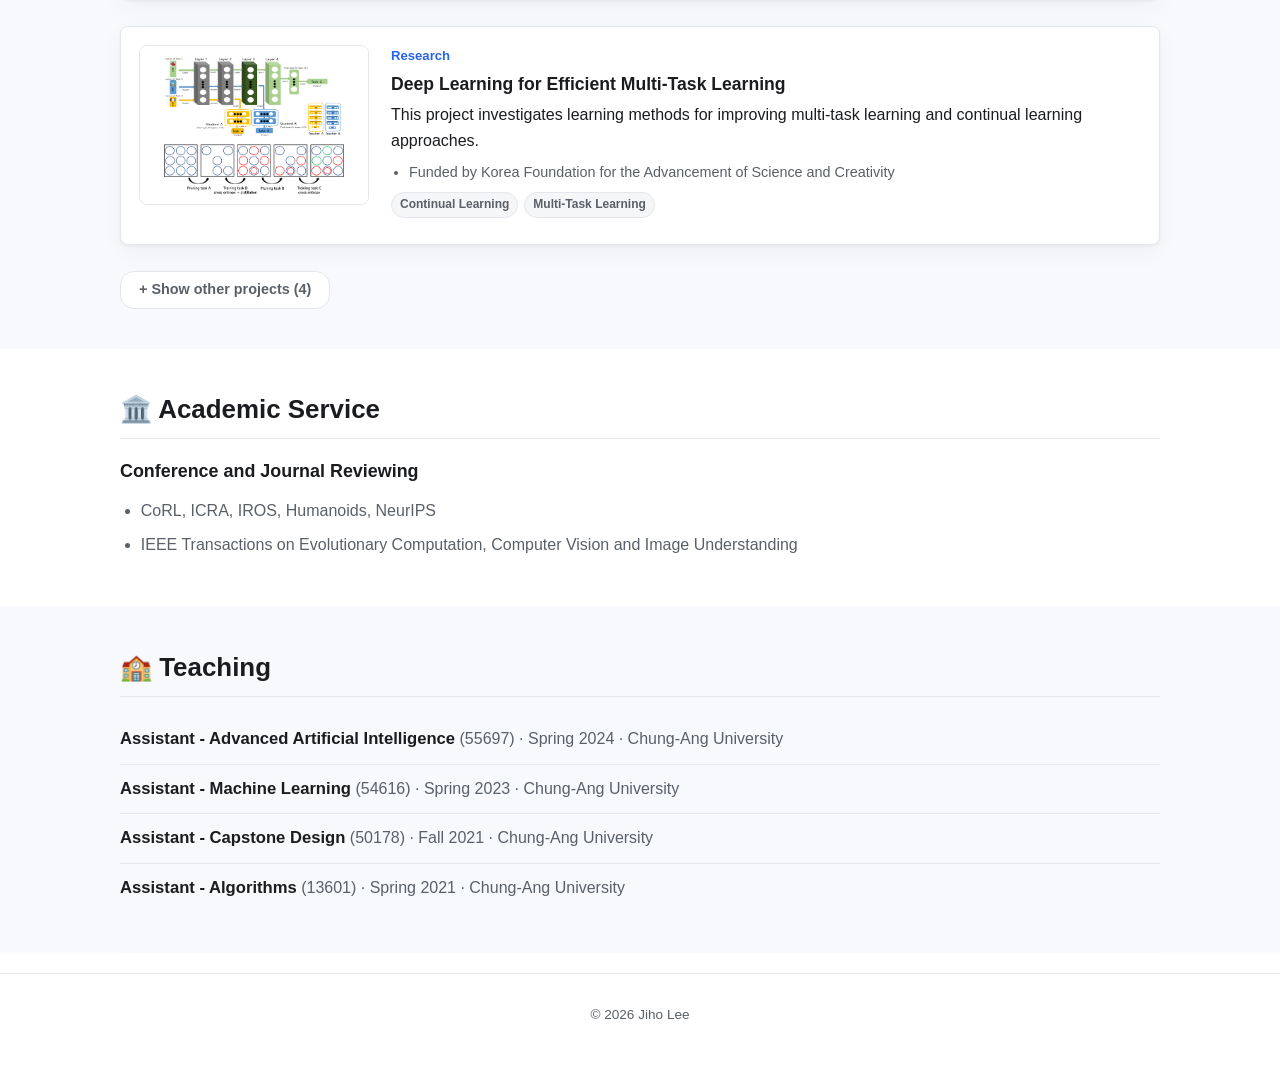
==== commit 759b6b78: "Update v2" ====
--- a/index.html
+++ b/index.html
@@ -128,18 +128,10 @@
     </section>
 
     <section id="publications" class="publications">
-      <div class="section-heading pub-heading">
-        <h2>📖 Publications</h2>
-        <div id="pub-view-filters" class="pub-view-filters" role="group" aria-label="Publication view"></div>
+      <h2>📖 Publications</h2>
+      <div class="pub-filter-bar" aria-label="Publication filters">
+        <div id="publication-filters" class="publication-filters" role="group" aria-label="Filter publications"></div>
       </div>
-      <div class="pub-controls">
-        <input id="pub-search" class="pub-search" type="search" placeholder="Search title, author, venue, keyword..." aria-label="Search publications" />
-      </div>
-      <div class="pub-keyword-row">
-        <span class="pub-filter-caption">Keywords</span>
-        <div id="keyword-filters" class="keyword-filters" role="group" aria-label="Filter by keyword"></div>
-      </div>
-      <div id="pub-filter-label" class="filter-label">Filtering by: Selected</div>
       <ol id="pub-list" class="pub-list">
         <li class="loading">Loading publications...</li>
       </ol>
@@ -153,7 +145,7 @@
     </section>
 
     <section id="service" class="service">
-      <h2>🤝 Academic Service</h2>
+      <h2>🏛️ Academic Service</h2>
       <div class="service-block">
         <h3>Conference and Journal Reviewing</h3>
         <ul class="service-list">
--- a/css/style.css
+++ b/css/style.css
@@ -298,36 +298,14 @@
 .research-keywords span:not(.research-keywords-label) {
   display: inline-flex;
   align-items: center;
-  min-height: 28px;
-  padding: 4px 8px;
+  padding: 2px 8px;
   border-radius: 999px;
-  border: 1px solid rgba(37, 99, 235, 0.20);
-  background: rgba(37, 99, 235, 0.07);
-  color: var(--accent);
-  font-size: 0.8rem;
-  font-weight: 750;
-  line-height: 1.1;
+  border: 1px solid color-mix(in srgb, var(--accent) 18%, var(--border));
+  background: var(--accent-faint);
+  color: var(--accent);
+  font-size: 0.75rem;
+  font-weight: 650;
   white-space: nowrap;
-}
-.research-keywords span:nth-child(3) {
-  border-color: rgba(234, 88, 12, 0.24);
-  background: rgba(234, 88, 12, 0.10);
-  color: #ea580c;
-}
-.research-keywords span:nth-child(4) {
-  border-color: rgba(220, 38, 38, 0.22);
-  background: rgba(220, 38, 38, 0.09);
-  color: #dc2626;
-}
-.research-keywords span:nth-child(5) {
-  border-color: rgba(8, 145, 178, 0.22);
-  background: rgba(8, 145, 178, 0.09);
-  color: #0891b2;
-}
-.research-keywords span:nth-child(6) {
-  border-color: rgba(124, 58, 237, 0.22);
-  background: rgba(124, 58, 237, 0.09);
-  color: #7c3aed;
 }
 
 .links { display: flex; flex-wrap: wrap; gap: 10px; }
@@ -387,7 +365,7 @@
 
 .news,
 .projects,
-.service {
+.teaching {
   background: var(--section-tint);
   box-shadow: 0 0 0 100vmax var(--section-tint);
   clip-path: inset(0 -100vmax);
@@ -451,99 +429,80 @@
   transform: translateY(-1px);
 }
 
-.section-heading {
+.pub-filter-bar {
   display: flex;
-  align-items: flex-end;
-  justify-content: space-between;
-  gap: 16px;
-  margin: 0 0 18px;
-  border-bottom: 1px solid var(--border);
-  padding-bottom: 8px;
-}
-.section-heading h2 {
-  margin: 0;
-  border-bottom: 0;
-  padding-bottom: 0;
-}
-.pub-view-filters {
-  display: inline-flex;
-  align-items: center;
-  gap: 6px;
-  padding: 3px;
-  border: 1px solid var(--border);
-  border-radius: 999px;
-  background: var(--bg-soft);
-  flex-wrap: wrap;
-}
-.pub-view-filters .keyword-btn {
-  border-color: transparent;
-  background: transparent;
-}
-.pub-view-filters .keyword-btn:hover {
-  background: var(--surface);
-  border-color: var(--border);
-}
-.pub-view-filters .keyword-btn.active {
-  background: var(--accent);
-  border-color: var(--accent);
-  color: #ffffff;
-}
-.pub-controls { display: flex; gap: 12px; align-items: center; margin-bottom: 12px; }
-.pub-search {
-  flex: 1; min-width: 220px;
-  padding: 9px 13px;
+  align-items: center;
+  gap: 9px;
+  margin: 0 0 20px;
+  padding: 10px 12px;
   border: 1px solid var(--border);
   border-radius: var(--radius);
+  background: var(--section-tint);
+  overflow-x: auto;
+  scrollbar-width: thin;
+}
+.publication-filters {
+  display: flex;
+  align-items: center;
+  flex: 0 0 auto;
+  gap: 5px;
+  white-space: nowrap;
+}
+.pub-filter-separator {
+  width: 2px;
+  height: 24px;
+  flex: 0 0 2px;
+  margin: 0 9px;
+  border-radius: 999px;
+  background: var(--text-soft);
+}
+.pub-keyword-caption {
+  flex: 0 0 auto;
+  margin-right: 4px;
+  color: var(--text);
+  font-size: 0.82rem;
+  font-weight: 800;
+}
+.keyword-btn {
+  display: inline-flex;
+  align-items: center;
+  padding: 5px 10px;
+  border: 1px solid transparent;
+  background: transparent;
+  color: var(--text-soft);
+  border-radius: 8px;
+  font-size: 0.82rem;
+  font-weight: 650;
+  line-height: 1.35;
+  cursor: pointer;
+  transition: border-color 0.15s, background 0.15s, color 0.15s;
+}
+.keyword-btn.filter-view {
+  border-color: var(--border);
   background: var(--surface);
-  color: var(--text);
-  font-size: 0.92rem;
-}
-.pub-search:focus { outline: none; border-color: var(--accent); box-shadow: 0 0 0 3px var(--accent-soft); }
-
-.pub-keyword-row {
-  display: flex;
-  align-items: flex-start;
-  gap: 10px;
-  margin-bottom: 10px;
-}
-.pub-filter-caption {
-  flex: 0 0 auto;
-  margin-top: 5px;
-  color: var(--text-soft);
-  font-size: 0.78rem;
-  font-weight: 800;
-  text-transform: uppercase;
-}
-.keyword-filters { display: flex; flex-wrap: wrap; gap: 6px; }
-.keyword-btn {
-  padding: 5px 11px;
-  border: 1px solid var(--border);
+}
+.keyword-btn.filter-view:hover {
+  background: var(--bg-soft);
+  color: var(--text);
+}
+.keyword-btn.filter-keyword {
+  border-color: var(--border);
+  border-radius: 999px;
   background: var(--surface);
-  color: var(--text-soft);
-  border-radius: 20px;
-  font-size: 0.82rem;
-  font-weight: 600;
-  cursor: pointer;
-  transition: all 0.15s;
-}
-.keyword-btn:hover { border-color: var(--accent); color: var(--accent); }
-.keyword-btn.active { background: var(--accent); color: #fff; border-color: var(--accent); }
-.keyword-btn.keyword-colored {
-  border-color: var(--keyword-border);
-  background: var(--keyword-bg);
-  color: var(--keyword-color);
-}
-.keyword-btn.keyword-colored:hover {
-  border-color: var(--keyword-color);
-  background: var(--keyword-hover-bg);
-  color: var(--keyword-color);
-}
-.keyword-btn.keyword-colored.active {
-  border-color: var(--keyword-color);
-  background: var(--keyword-color);
-  color: #ffffff;
-}
-.filter-label { color: var(--text-soft); font-size: 0.85rem; margin-bottom: 18px; }
+}
+.keyword-btn.filter-keyword:hover {
+  border-color: color-mix(in srgb, var(--accent) 45%, var(--border));
+  color: var(--accent);
+}
+.keyword-btn.active {
+  border-color: color-mix(in srgb, var(--accent) 22%, var(--border));
+  background: var(--accent-faint);
+  color: var(--accent);
+}
+.keyword-btn:focus-visible {
+  outline: 2px solid var(--accent);
+  outline-offset: 2px;
+}
 
 .pub-list { list-style: none; margin: 0; padding: 0; }
 .pub-item,
@@ -659,39 +618,40 @@
   color: var(--text-soft);
   border: 1px solid var(--border);
 }
-.tag.keyword-colored {
-  background: var(--keyword-bg);
-  color: var(--keyword-color);
-  border-color: var(--keyword-border);
-}
-
-.pub-links { display: flex; flex-wrap: wrap; gap: 8px; margin-top: 10px; }
+.pub-item .tag {
+  background: var(--accent-faint);
+  color: var(--accent);
+  border-color: color-mix(in srgb, var(--accent) 18%, var(--border));
+}
+.pub-links { display: flex; flex-wrap: wrap; gap: 6px; margin-top: 9px; }
 .chip {
   display: inline-flex;
   align-items: center;
   justify-content: center;
-  gap: 7px;
-  min-height: 34px;
-  padding: 0 13px;
-  border-radius: 10px;
-  background: #111827;
-  color: #ffffff;
-  border: 1px solid #111827;
-  box-shadow: 0 6px 16px rgba(17, 24, 39, 0.12);
-  font-size: 0.82rem;
-  font-weight: 750;
+  min-height: 30px;
+  padding: 0 11px;
+  border-radius: 3px;
+  background: var(--surface);
+  color: var(--text-soft);
+  border: 1px solid var(--text-soft);
+  box-shadow: none;
+  font-size: 0.72rem;
+  font-weight: 600;
   line-height: 1;
-  transition: background 0.18s, border-color 0.18s, box-shadow 0.18s, transform 0.18s;
+  letter-spacing: 0.025em;
+  text-transform: uppercase;
+  transition: background 0.16s, border-color 0.16s, color 0.16s;
 }
 .chip:hover {
-  background: #347cc5;
-  border-color: #347cc5;
-  color: #ffffff;
+  background: var(--bg-soft);
+  color: var(--text);
+  border-color: var(--text);
   text-decoration: none;
-  box-shadow: 0 8px 20px rgba(52, 124, 197, 0.24);
-  transform: translateY(-1px);
-}
-.chip-code:hover { background: #347cc5; border-color: #347cc5; }
+}
+.chip:focus-visible {
+  outline: 2px solid var(--accent);
+  outline-offset: 2px;
+}
 .chip-muted {
   color: var(--text-soft);
   background: var(--bg-soft);
@@ -704,77 +664,6 @@
   border-color: var(--border);
   transform: none;
 }
-.chip-icon {
-  width: 15px;
-  height: 15px;
-  flex: 0 0 15px;
-  position: relative;
-  display: inline-flex;
-  align-items: center;
-  justify-content: center;
-}
-.chip-icon-paper::before,
-.chip-icon-pdf::before {
-  content: "";
-  width: 10px;
-  height: 13px;
-  border: 1.7px solid currentColor;
-  border-radius: 2px;
-}
-.chip-icon-paper::after,
-.chip-icon-pdf::after {
-  content: "";
-  position: absolute;
-  left: 4px;
-  bottom: 4px;
-  width: 6px;
-  height: 1.6px;
-  background: currentColor;
-  box-shadow: 0 -4px 0 currentColor;
-}
-.chip-icon-arxiv::before,
-.chip-icon-arxiv::after {
-  content: "";
-  position: absolute;
-  width: 17px;
-  height: 1.8px;
-  background: currentColor;
-  border-radius: 999px;
-}
-.chip-icon-arxiv::before { transform: rotate(48deg); }
-.chip-icon-arxiv::after { transform: rotate(-48deg); }
-.chip-icon-code::before {
-  content: "GH";
-  font-size: 0.68rem;
-  font-weight: 900;
-}
-.chip-icon-video::before {
-  content: "";
-  width: 0;
-  height: 0;
-  border-top: 7px solid transparent;
-  border-bottom: 7px solid transparent;
-  border-left: 11px solid currentColor;
-  margin-left: 2px;
-}
-.chip-icon-project::before {
-  content: "";
-  width: 12px;
-  height: 12px;
-  border-top: 2px solid currentColor;
-  border-right: 2px solid currentColor;
-  transform: translate(-1px, 1px);
-}
-.chip-icon-project::after {
-  content: "";
-  position: absolute;
-  width: 14px;
-  height: 2px;
-  background: currentColor;
-  border-radius: 999px;
-  transform: rotate(-45deg) translate(-1px, 0);
-}
-
 .project-list { display: grid; gap: 12px; }
 .project-toggle {
   justify-self: start;
@@ -909,10 +798,6 @@
     margin-left: 0;
     white-space: normal;
   }
-  .section-heading { align-items: flex-start; flex-direction: column; gap: 10px; }
-  .pub-view-filters { width: 100%; border-radius: var(--radius); }
-  .pub-keyword-row { flex-direction: column; gap: 6px; }
-  .pub-filter-caption { margin-top: 0; }
   .pub-item, .project-item { flex-direction: column; }
   .pub-thumb, .project-thumb { width: 100%; height: 200px; min-height: 190px; }
   .cv-header { flex-direction: column; }
@@ -924,6 +809,5 @@
   .nav { padding: 12px 16px; }
   .theme-toggle { width: 34px; height: 34px; }
   h1 { font-size: 1.75rem; }
-  .pub-search { min-width: 100%; }
   .news-list li { flex-direction: column; gap: 2px; }
 }
